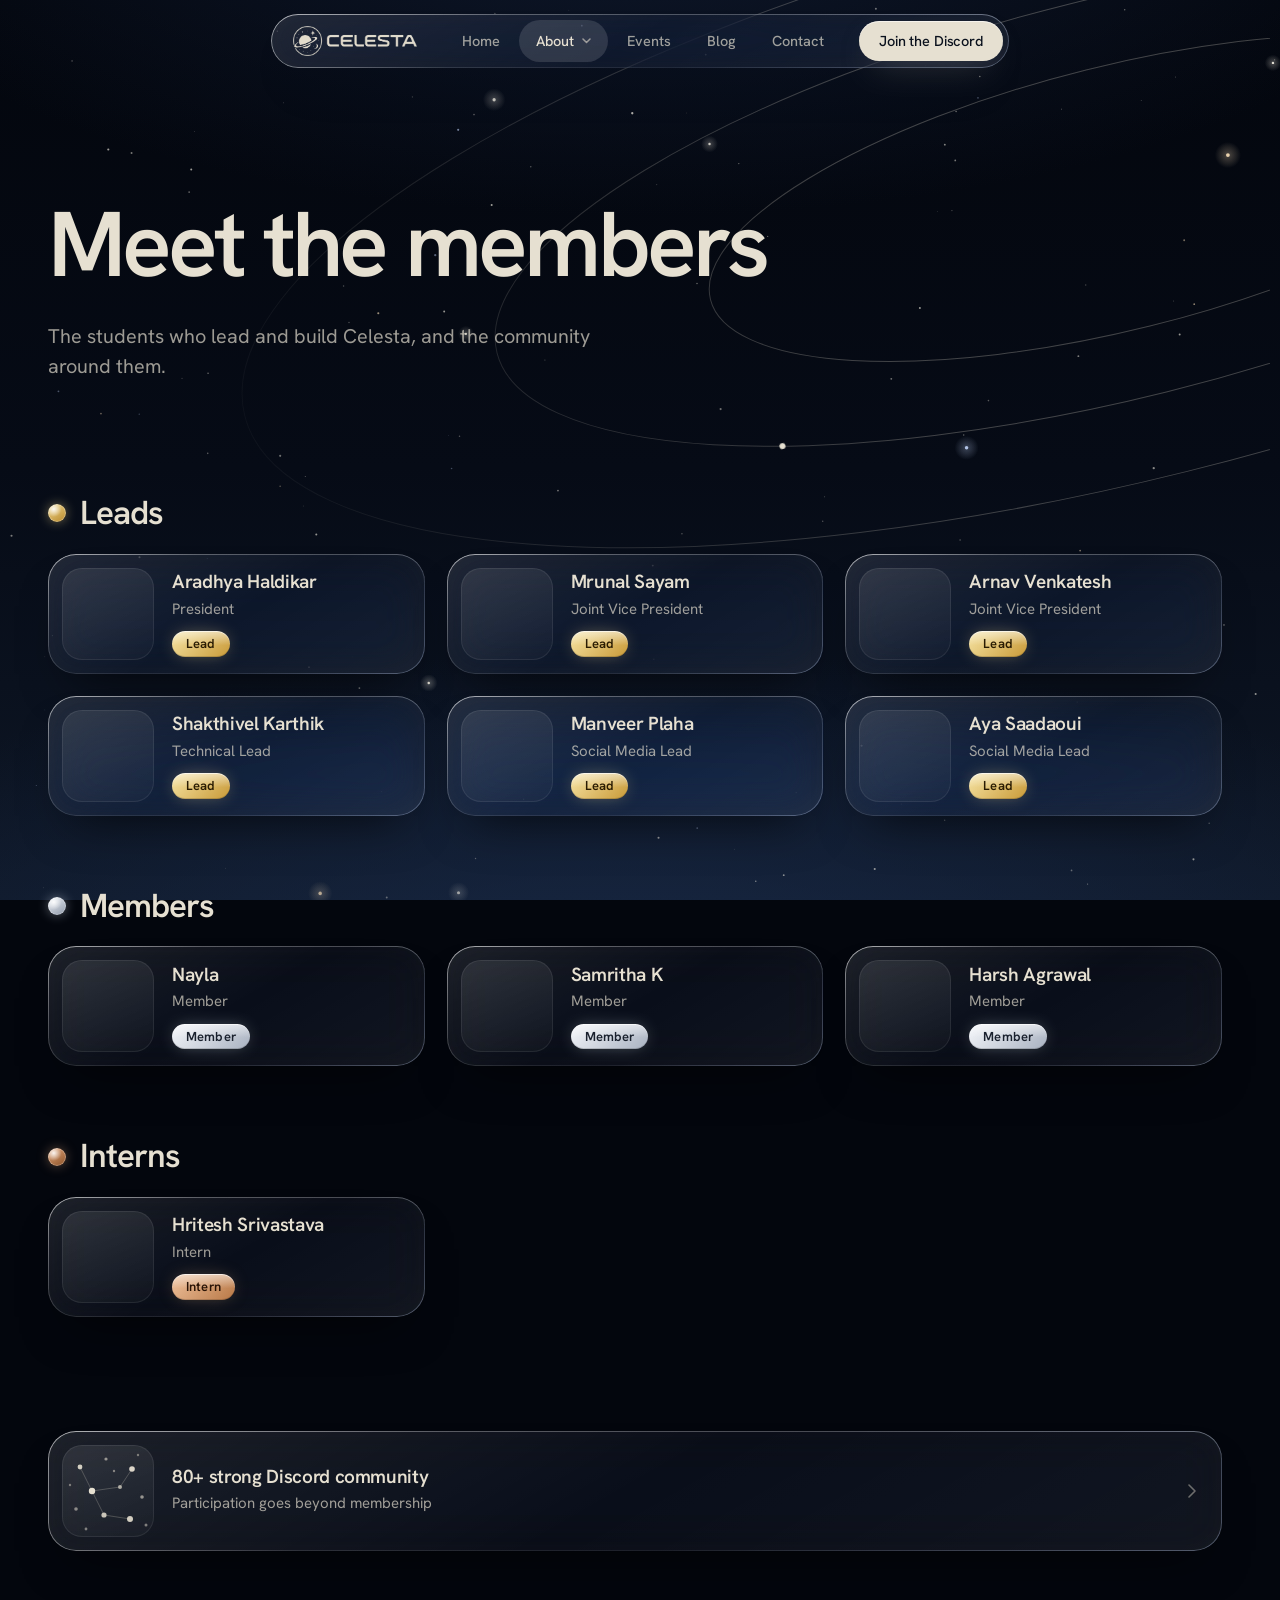
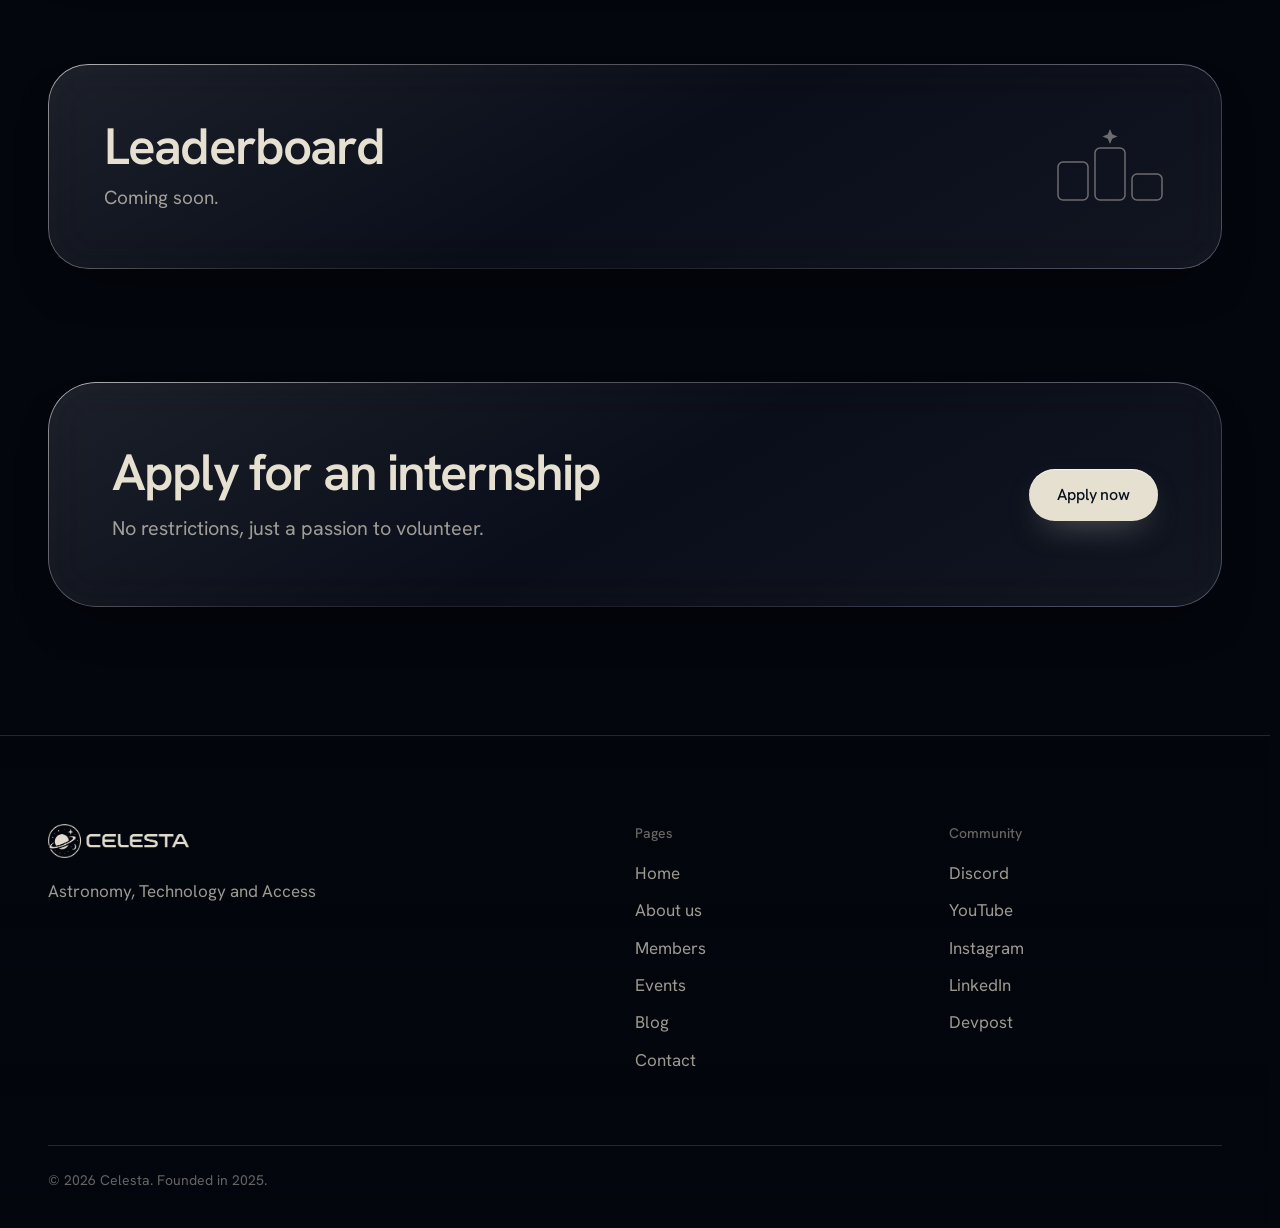
==== members.html @ c92fde49 "Added files" ====
<!DOCTYPE html>
<html lang="en">
<head>
  <meta charset="utf-8">
  <meta name="viewport" content="width=device-width, initial-scale=1, viewport-fit=cover">

  <title>Members | Celesta</title>
  <meta name="description" content="The students who lead and build Celesta: leads, members and interns, plus a Discord community of 80+ where participation goes beyond membership.">
  <meta name="theme-color" content="#03060d">

  <link rel="icon" href="favicon.ico" sizes="any">
  <link rel="icon" type="image/png" sizes="32x32" href="assets/img/favicon-32.png">
  <link rel="apple-touch-icon" href="assets/img/apple-touch-icon.png">

  <!-- Link previews: see the note about the full image address in index.html -->
  <meta property="og:type" content="website">
  <meta property="og:site_name" content="Celesta">
  <meta property="og:title" content="Members | Celesta">
  <meta property="og:description" content="The students who lead and build Celesta, and the community around them.">
  <meta property="og:image" content="assets/img/og-image.png">
  <meta name="twitter:card" content="summary_large_image">

  <link rel="stylesheet" href="assets/css/style.css">
  <script src="assets/js/site.js" defer></script>
</head>

<body data-page="members">
  <a class="skip" href="#main">Skip to content</a>

  <!-- Navigation. Built by assets/js/site.js. -->
  <header data-layout="header"></header>

  <main id="main">

    <!-- ===== PAGE HEADER ================================================ -->
    <section class="page-head">
      <!-- Orbit lines, decorative only -->
      <svg class="orbits" viewBox="-1100 -520 2200 1040" width="2200" height="1040" aria-hidden="true" focusable="false">
        <defs>
          <radialGradient id="orbit-fade" cx="0" cy="0" r="1000" gradientUnits="userSpaceOnUse">
            <stop offset="0.28" stop-color="#e6e0d1" stop-opacity=".27"/>
            <stop offset="1" stop-color="#e6e0d1" stop-opacity="0"/>
          </radialGradient>
        </defs>
        <g transform="rotate(-14)">
          <ellipse rx="420" ry="132" pathLength="1"/>
          <ellipse rx="640" ry="200" pathLength="1"/>
          <ellipse rx="900" ry="282" pathLength="1"/>
          <circle r="3" fill="#e6e0d1">
            <animateMotion dur="120s" begin="-45s" repeatCount="indefinite" path="M640 0 A640 200 0 1 1 -640 0 A640 200 0 1 1 640 0"/>
          </circle>
        </g>
      </svg>

      <div class="wrap">
        <h1>Meet the members</h1>
        <p class="lead">The students who lead and build Celesta, and the community around them.</p>
      </div>
    </section>


    <!-- ===== PEOPLE ===================================================== -->
    <!-- Each person is one card, three to a row. Clicking a card opens a pop-up.
         To add a person, copy one <article> block into the right group and change the name and title.
         Photo: put <img src="assets/img/members/name.jpg" alt="Full name"> inside the square .avatar box
         (and delete aria-hidden="true" on that box).
         Short introduction (optional): add <p>Text</p> inside the [data-modal-more] block, after the badge.
         Badges: badge--gold is for Lead, badge--silver for Member, badge--bronze for Intern. -->
    <section class="listing">
      <div class="wrap">

        <div class="tier-block">
          <h2 class="tier tier--gold"><i class="medal"></i>Leads</h2>
          <div class="card-grid card-grid--3">
          <article class="member glass spot" data-modal="member" data-cursor-area>
            <div class="avatar" data-modal-media aria-hidden="true"><!-- Square photo goes here --></div>
            <div class="m-text">
              <h3 class="m-name"><button class="card-open" type="button" data-modal-title>Aradhya Haldikar</button></h3>
              <p class="m-title" data-modal-kind>President</p>
              <span class="badge badge--gold">Lead</span>
            </div>
            <div data-modal-more hidden>
              <span class="badge badge--gold">Lead</span>
            </div>
          </article>
          <article class="member glass spot" data-modal="member" data-cursor-area>
            <div class="avatar" data-modal-media aria-hidden="true"><!-- Square photo goes here --></div>
            <div class="m-text">
              <h3 class="m-name"><button class="card-open" type="button" data-modal-title>Mrunal Sayam</button></h3>
              <p class="m-title" data-modal-kind>Joint Vice President</p>
              <span class="badge badge--gold">Lead</span>
            </div>
            <div data-modal-more hidden>
              <span class="badge badge--gold">Lead</span>
            </div>
          </article>
          <article class="member glass spot" data-modal="member" data-cursor-area>
            <div class="avatar" data-modal-media aria-hidden="true"><!-- Square photo goes here --></div>
            <div class="m-text">
              <h3 class="m-name"><button class="card-open" type="button" data-modal-title>Arnav Venkatesh</button></h3>
              <p class="m-title" data-modal-kind>Joint Vice President</p>
              <span class="badge badge--gold">Lead</span>
            </div>
            <div data-modal-more hidden>
              <span class="badge badge--gold">Lead</span>
            </div>
          </article>
          <article class="member glass spot" data-modal="member" data-cursor-area>
            <div class="avatar" data-modal-media aria-hidden="true"><!-- Square photo goes here --></div>
            <div class="m-text">
              <h3 class="m-name"><button class="card-open" type="button" data-modal-title>Shakthivel Karthik</button></h3>
              <p class="m-title" data-modal-kind>Technical Lead</p>
              <span class="badge badge--gold">Lead</span>
            </div>
            <div data-modal-more hidden>
              <span class="badge badge--gold">Lead</span>
            </div>
          </article>
          <article class="member glass spot" data-modal="member" data-cursor-area>
            <div class="avatar" data-modal-media aria-hidden="true"><!-- Square photo goes here --></div>
            <div class="m-text">
              <h3 class="m-name"><button class="card-open" type="button" data-modal-title>Manveer Plaha</button></h3>
              <p class="m-title" data-modal-kind>Social Media Lead</p>
              <span class="badge badge--gold">Lead</span>
            </div>
            <div data-modal-more hidden>
              <span class="badge badge--gold">Lead</span>
            </div>
          </article>
          <article class="member glass spot" data-modal="member" data-cursor-area>
            <div class="avatar" data-modal-media aria-hidden="true"><!-- Square photo goes here --></div>
            <div class="m-text">
              <h3 class="m-name"><button class="card-open" type="button" data-modal-title>Aya Saadaoui</button></h3>
              <p class="m-title" data-modal-kind>Social Media Lead</p>
              <span class="badge badge--gold">Lead</span>
            </div>
            <div data-modal-more hidden>
              <span class="badge badge--gold">Lead</span>
            </div>
          </article>
          </div>
        </div>

        <div class="tier-block">
          <h2 class="tier tier--silver"><i class="medal"></i>Members</h2>
          <div class="card-grid card-grid--3">
          <article class="member glass spot" data-modal="member" data-cursor-area>
            <div class="avatar" data-modal-media aria-hidden="true"><!-- Square photo goes here --></div>
            <div class="m-text">
              <h3 class="m-name"><button class="card-open" type="button" data-modal-title>Nayla</button></h3>
              <p class="m-title" data-modal-kind>Member</p>
              <span class="badge badge--silver">Member</span>
            </div>
            <div data-modal-more hidden>
              <span class="badge badge--silver">Member</span>
            </div>
          </article>
          <article class="member glass spot" data-modal="member" data-cursor-area>
            <div class="avatar" data-modal-media aria-hidden="true"><!-- Square photo goes here --></div>
            <div class="m-text">
              <h3 class="m-name"><button class="card-open" type="button" data-modal-title>Samritha K</button></h3>
              <p class="m-title" data-modal-kind>Member</p>
              <span class="badge badge--silver">Member</span>
            </div>
            <div data-modal-more hidden>
              <span class="badge badge--silver">Member</span>
            </div>
          </article>
          <article class="member glass spot" data-modal="member" data-cursor-area>
            <div class="avatar" data-modal-media aria-hidden="true"><!-- Square photo goes here --></div>
            <div class="m-text">
              <h3 class="m-name"><button class="card-open" type="button" data-modal-title>Harsh Agrawal</button></h3>
              <p class="m-title" data-modal-kind>Member</p>
              <span class="badge badge--silver">Member</span>
            </div>
            <div data-modal-more hidden>
              <span class="badge badge--silver">Member</span>
            </div>
          </article>
          </div>
        </div>

        <div class="tier-block">
          <h2 class="tier tier--bronze"><i class="medal"></i>Interns</h2>
          <div class="card-grid card-grid--3">
          <article class="member glass spot" data-modal="member" data-cursor-area>
            <div class="avatar" data-modal-media aria-hidden="true"><!-- Square photo goes here --></div>
            <div class="m-text">
              <h3 class="m-name"><button class="card-open" type="button" data-modal-title>Hritesh Srivastava</button></h3>
              <p class="m-title" data-modal-kind>Intern</p>
              <span class="badge badge--bronze">Intern</span>
            </div>
            <div data-modal-more hidden>
              <span class="badge badge--bronze">Intern</span>
            </div>
          </article>
          </div>
        </div>

      </div>
    </section>


    <!-- ===== DISCORD COMMUNITY ========================================== -->
    <!-- The whole card is a link. The address is set in assets/js/site.js (links.discord). -->
    <section class="listing">
      <div class="wrap">
        <div class="card-grid card-grid--3">
          <a class="member member--wide glass spot" data-link="discord" href="#" data-cursor-area>
            <div class="avatar" aria-hidden="true">
              <svg viewBox="0 0 92 92" fill="none">
                <g stroke="rgba(230,224,209,.24)" stroke-width="1">
                  <line x1="30" y1="46" x2="18" y2="22"/><line x1="30" y1="46" x2="58" y2="42"/>
                  <line x1="58" y1="42" x2="70" y2="24"/><line x1="30" y1="46" x2="42" y2="70"/>
                  <line x1="42" y1="70" x2="68" y2="74"/>
                </g>
                <g fill="#e6e0d1">
                  <circle cx="18" cy="22" r="2.4" fill-opacity=".9"/><circle cx="44" cy="14" r="1.6" fill-opacity=".6"/>
                  <circle cx="70" cy="24" r="2.8" fill-opacity=".95"/><circle cx="30" cy="46" r="3.2"/>
                  <circle cx="58" cy="42" r="2" fill-opacity=".7"/><circle cx="80" cy="52" r="1.8" fill-opacity=".6"/>
                  <circle cx="14" cy="64" r="1.8" fill-opacity=".55"/><circle cx="42" cy="70" r="2.6" fill-opacity=".85"/>
                  <circle cx="68" cy="74" r="3" fill-opacity=".9"/><circle cx="24" cy="84" r="1.4" fill-opacity=".5"/>
                  <circle cx="84" cy="80" r="1.5" fill-opacity=".5"/><circle cx="52" cy="26" r="1.2" fill-opacity=".5"/>
                  <circle cx="8" cy="40" r="1.2" fill-opacity=".45"/><circle cx="76" cy="10" r="1.2" fill-opacity=".45"/>
                </g>
              </svg>
            </div>
            <div class="m-text">
              <h3 class="m-name">80+ strong Discord community</h3>
              <p class="m-title">Participation goes beyond membership</p>
            </div>
            <svg class="chev" viewBox="0 0 8 14" fill="none" aria-hidden="true"><path d="M1 1l6 6-6 6" stroke="currentColor" stroke-width="1.6" stroke-linecap="round" stroke-linejoin="round"/></svg>
          </a>
        </div>
      </div>
    </section>


    <!-- ===== LEADERBOARD ================================================ -->
    <section class="listing">
      <div class="wrap">
        <div class="soon glass">
          <div>
            <h2>Leaderboard</h2>
            <p>Coming soon.</p>
          </div>
          <svg viewBox="0 0 112 76" fill="none" stroke="currentColor" stroke-width="1.5" aria-hidden="true">
            <rect x="4" y="34" width="30" height="38" rx="5"/>
            <rect x="41" y="20" width="30" height="52" rx="5"/>
            <rect x="78" y="46" width="30" height="26" rx="5"/>
            <path d="M56 1l2.2 5.3L63.5 8.5l-5.3 2.2L56 16l-2.2-5.3L48.5 8.5l5.3-2.2z" fill="currentColor" stroke="none"/>
          </svg>
        </div>
      </div>
    </section>


    <!-- ===== APPLY ====================================================== -->
    <!-- The button opens the form set in assets/js/site.js (links.internship). -->
    <section class="listing listing--last">
      <div class="wrap">
        <div class="cta glass spot">
          <div>
            <h2>Apply for an internship</h2>
            <p class="lead">No restrictions, just a passion to volunteer.</p>
          </div>
          <a class="btn btn-primary" data-link="internship" href="#">Apply now</a>
        </div>
      </div>
    </section>

  </main>

  <!-- Footer. Built by assets/js/site.js. -->
  <footer data-layout="footer"></footer>
</body>
</html>
---- assets/css/style.css ----
/* ==========================================================================
   CELESTA | shared stylesheet (every page uses this file)

   1.  Fonts
   2.  Tokens (colours, sizes) .......... change the look of the whole site here
   3.  Base
   4.  Sky (background)
   5.  Layout helpers and type
   6.  Glass, buttons
   7.  Navigation
   8.  Home: hero
   9.  Home: statement, work index, CelestaGPT, community
   9b. Inner pages: shared by About, Events and Contact
   9c. Cards, pop-ups, blog, members and the 404 page
   10. Footer
   11. Cursor
   12. Responsive
   13. Reduced motion
   ========================================================================== */


/* 1. Fonts ---------------------------------------------------------------- */

@font-face {
  font-family: "Hanken Grotesk";
  src: url("../fonts/hanken-grotesk-variable.woff2") format("woff2");
  font-weight: 100 900;
  font-style: normal;
  font-display: swap;
}


/* 2. Tokens --------------------------------------------------------------- */

:root {
  /* Colour. Cream and navy are sampled from the Celesta logo. */
  --zenith: #03060d;                    /* top of the sky */
  --horizon: #0e1726;                   /* bottom of the sky */
  --cream: #e6e0d1;                     /* text, primary button */
  --cream-dim: rgba(230, 224, 209, .68);
  --cream-faint: rgba(230, 224, 209, .44);
  --rule: rgba(230, 224, 209, .15);     /* hairlines */
  --star-cool: #b9cbef;

  /* Type */
  --font: "Hanken Grotesk", "Helvetica Neue", Arial, system-ui, sans-serif;

  /* Layout */
  --wrap: 1180px;
  --gutter: clamp(20px, 4vw, 48px);

  /* Motion */
  --ease: cubic-bezier(.2, .8, .2, 1);
  --ease-out: cubic-bezier(.16, 1, .3, 1);
}


/* 3. Base ----------------------------------------------------------------- */

*, *::before, *::after { box-sizing: border-box; }

html {
  background: var(--zenith);
  color-scheme: dark;
  -webkit-text-size-adjust: 100%;
  scroll-behavior: smooth;
  scrollbar-width: thin;
  scrollbar-color: rgba(230, 224, 209, .28) transparent;
  scrollbar-gutter: stable;
}

body {
  margin: 0;
  min-height: 100vh;
  background: transparent;
  color: var(--cream);
  font: 400 17px/1.55 var(--font);
  -webkit-font-smoothing: antialiased;
  -moz-osx-font-smoothing: grayscale;
  text-rendering: optimizeLegibility;
}

img, svg { display: block; max-width: 100%; }
a { color: inherit; }
[hidden] { display: none !important; }
::selection { background: var(--cream); color: var(--zenith); }

:focus-visible {
  outline: 2px solid var(--cream);
  outline-offset: 3px;
}

.sr-only {
  position: absolute; width: 1px; height: 1px; margin: -1px; padding: 0;
  overflow: hidden; clip: rect(0 0 0 0); white-space: nowrap; border: 0;
}

.skip {
  position: fixed; top: 12px; left: 12px; z-index: 100;
  padding: 10px 16px; border-radius: 999px;
  background: var(--cream); color: var(--zenith);
  font-size: 14px; font-weight: 500; text-decoration: none;
  transform: translateY(-200%);
}
.skip:focus { transform: none; }


/* 4. Sky ------------------------------------------------------------------ */
/* One continuous night sky sits behind every page. The stars are drawn on a
   canvas by site.js; this is the gradient they sit on. */

body::before {
  content: "";
  position: fixed; inset: 0; z-index: -2;
  pointer-events: none;
  background:
    radial-gradient(120% 62% at 50% 112%, rgba(26, 44, 76, .85), transparent 64%),
    radial-gradient(90% 50% at 50% -12%, rgba(18, 30, 54, .8), transparent 72%),
    linear-gradient(180deg, var(--zenith) 0%, #060b16 52%, var(--horizon) 100%);
}

.sky {
  position: fixed; inset: 0; z-index: -1;
  width: 100%; height: 100%;
  pointer-events: none;
}


/* 5. Layout helpers and type --------------------------------------------- */

.wrap {
  width: min(var(--wrap), 100% - var(--gutter) * 2);
  margin-inline: auto;
}

h1, h2, h3 { margin: 0; font-weight: 600; text-wrap: balance; }

h2 {
  font-size: clamp(34px, 5.2vw, 68px);
  line-height: 1.03;
  letter-spacing: -.038em;
}

.lead {
  margin: 0;
  max-width: 34em;
  font-size: clamp(18px, 1.55vw, 21px);
  line-height: 1.5;
  color: var(--cream-dim);
  text-wrap: pretty;
}


/* 6. Glass and buttons ---------------------------------------------------- */
/* Liquid glass: a translucent fill, a blurred view of the sky behind it, a
   bright rim that fades around the edge, and a soft light that follows the
   pointer. Add class "glass" to anything; add "spot" to enable the pointer light. */

.glass {
  position: relative;
  isolation: isolate;
  background: linear-gradient(150deg, rgba(255, 255, 255, .105), rgba(255, 255, 255, .035) 50%, rgba(255, 255, 255, .065));
  -webkit-backdrop-filter: blur(22px) saturate(165%);
          backdrop-filter: blur(22px) saturate(165%);
  box-shadow:
    inset 0 1px 0 rgba(255, 255, 255, .24),
    inset 0 -1px 0 rgba(255, 255, 255, .05),
    inset 0 0 26px rgba(255, 255, 255, .025),
    0 26px 50px -26px rgba(0, 0, 0, .7);
}

@supports ((-webkit-mask-composite: xor) or (mask-composite: exclude)) {
  .glass::before {
    content: "";
    position: absolute; inset: 0; z-index: -1;
    border-radius: inherit;
    padding: 1px;
    background: linear-gradient(140deg, rgba(255, 255, 255, .55), rgba(255, 255, 255, .08) 30%, rgba(255, 255, 255, .02) 58%, rgba(185, 203, 239, .34));
    -webkit-mask: linear-gradient(#000 0 0) content-box, linear-gradient(#000 0 0);
    -webkit-mask-composite: xor;
            mask: linear-gradient(#000 0 0) content-box exclude, linear-gradient(#000 0 0);
    pointer-events: none;
  }
}

.glass.spot::after {
  content: "";
  position: absolute; inset: 0; z-index: -1;
  border-radius: inherit;
  background: radial-gradient(380px circle at var(--mx, 50%) var(--my, 0%), rgba(255, 255, 255, .11), transparent 62%);
  opacity: 0;
  transition: opacity .5s var(--ease);
  pointer-events: none;
}
.glass.spot:hover::after { opacity: 1; }

.btn {
  --h: 52px;
  position: relative;
  display: inline-flex; align-items: center; justify-content: center;
  height: var(--h);
  padding: 0 28px;
  border: 0; border-radius: 999px;
  font: 500 16px/1 var(--font);
  letter-spacing: -.01em;
  color: var(--cream);
  text-decoration: none; white-space: nowrap;
  cursor: pointer;
  transition: background-color .35s var(--ease), color .35s var(--ease), box-shadow .35s var(--ease), translate .5s var(--ease-out);
}
.btn-sm { --h: 40px; padding: 0 20px; font-size: 14.5px; }

.btn-primary {
  background: var(--cream);
  color: #0a111d;
  box-shadow: inset 0 1px 0 rgba(255, 255, 255, .6), 0 14px 34px -16px rgba(230, 224, 209, .5);
}
.btn-primary:hover { background: #f4efe1; }

.btn-glass:hover { background-color: rgba(255, 255, 255, .06); }


/* 7. Navigation ----------------------------------------------------------- */

.site-header {
  position: fixed; z-index: 60;
  top: max(14px, env(safe-area-inset-top));
  left: 0; right: 0;
  display: flex; justify-content: center;
  padding-inline: 14px;
  pointer-events: none;
  animation: nav-in 1s var(--ease-out) .1s backwards;
}
@keyframes nav-in { from { opacity: 0; transform: translateY(-10px); } }

.nav {
  display: flex; align-items: center; gap: 10px;
  max-width: 100%;
  padding: 6px 6px 6px 22px;
  border-radius: 999px;
  pointer-events: auto;
  transition: background-color .4s var(--ease);
}
.site-header.is-scrolled .nav { background-color: rgba(8, 14, 26, .62); }

.nav-brand { display: flex; align-items: center; margin-right: 18px; border-radius: 8px; }
.nav-brand img { height: 30px; width: auto; }

.nav-links { display: flex; gap: 2px; margin: 0; padding: 0; list-style: none; }
.nav-links a {
  display: block;
  padding: 10px 17px;
  border-radius: 999px;
  font-size: 14.5px; font-weight: 500;
  color: var(--cream-dim);
  text-decoration: none;
  transition: color .3s var(--ease), background-color .3s var(--ease), translate .5s var(--ease-out);
}
.nav-links a:hover { color: var(--cream); background: rgba(255, 255, 255, .08); }
.nav-links a[aria-current="page"] { color: var(--cream); background: rgba(255, 255, 255, .13); }

/* Dropdown: opens on hover or when a link inside it has keyboard focus. */
.nav-links > li { position: relative; display: flex; }
.nav-links .has-sub > a { display: inline-flex; align-items: center; gap: 8px; }
.nav-links .has-sub > a svg { width: 9px; height: 6px; opacity: .6; transition: transform .35s var(--ease-out); }
.nav-links .has-sub:hover > a svg, .nav-links .has-sub:focus-within > a svg { transform: rotate(180deg); }
.nav-links li.is-current > a { color: var(--cream); background: rgba(255, 255, 255, .13); }
.has-sub::after { content: ""; position: absolute; left: -8px; right: -8px; top: 100%; height: 18px; }

.subnav {
  position: absolute; top: calc(100% + 14px); left: 50%;
  min-width: 190px;
  margin: 0; padding: 8px; list-style: none;
  border-radius: 24px;
  background-color: rgba(9, 15, 28, .86);
  opacity: 0; visibility: hidden; pointer-events: none;
  translate: -50% 8px;
  transition: opacity .25s var(--ease), translate .4s var(--ease-out), visibility 0s linear .4s;
}
.has-sub:hover > .subnav, .has-sub:focus-within > .subnav {
  opacity: 1; visibility: visible; pointer-events: auto;
  translate: -50% 0;
  transition-delay: 0s;
}
.subnav a {
  display: block;
  padding: 11px 16px;
  border-radius: 17px;
  font-size: 14.5px; font-weight: 500;
  color: var(--cream-dim);
  text-decoration: none;
  transition: color .3s var(--ease), background-color .3s var(--ease);
}
.subnav a:hover { color: var(--cream); background: rgba(255, 255, 255, .09); }
.subnav a[aria-current="page"] { color: var(--cream); background: rgba(255, 255, 255, .13); }

.nav-cta { margin-left: 8px; }

.nav-toggle {
  display: none;
  position: relative;
  width: 42px; height: 42px;
  padding: 0; border: 0; border-radius: 50%;
  background: rgba(255, 255, 255, .09);
  cursor: pointer;
}
.nav-toggle i {
  position: absolute; left: 14px; right: 14px; height: 1.5px;
  border-radius: 2px; background: var(--cream);
  transition: transform .4s var(--ease-out), top .4s var(--ease-out);
}
.nav-toggle i:nth-of-type(1) { top: 17px; }
.nav-toggle i:nth-of-type(2) { top: 24px; }
.site-header[data-open="true"] .nav-toggle i:nth-of-type(1) { top: 20.5px; transform: rotate(45deg); }
.site-header[data-open="true"] .nav-toggle i:nth-of-type(2) { top: 20.5px; transform: rotate(-45deg); }

.nav-sheet {
  position: absolute;
  top: calc(100% + 10px); left: 14px; right: 14px;
  padding: 10px;
  border-radius: 30px;
  background-color: rgba(8, 14, 26, .6);
  opacity: 0; visibility: hidden;
  transform: translateY(-8px) scale(.98);
  transform-origin: top center;
  transition: opacity .35s var(--ease), transform .45s var(--ease-out), visibility 0s linear .45s;
}
.site-header[data-open="true"] .nav-sheet {
  opacity: 1; visibility: visible; transform: none;
  transition-delay: 0s;
}
.nav-sheet ul { margin: 0; padding: 0; list-style: none; }
.nav-sheet a {
  display: block;
  padding: 16px 18px;
  border-radius: 22px;
  font-size: 22px; font-weight: 600; letter-spacing: -.02em;
  text-decoration: none;
}
.nav-sheet a[aria-current="page"] { background: rgba(255, 255, 255, .1); }
.nav-sheet .btn { width: 100%; margin-top: 8px; }


/* 8. Home: hero ----------------------------------------------------------- */

.hero {
  position: relative;
  display: flex; align-items: center; justify-content: center;
  min-height: 100vh; min-height: 100svh;
  padding: clamp(124px, 17vh, 176px) 0 clamp(84px, 13vh, 136px);
  text-align: center;
  overflow-x: clip;
}

.hero-inner {
  position: relative; z-index: 1;
  display: flex; flex-direction: column; align-items: center;
  width: min(var(--wrap), 100% - var(--gutter) * 2);
}

/* The emblem is the centre of the orbits drawn behind the headline. */
.emblem {
  position: relative;
  width: 116px; aspect-ratio: 1;
  margin-bottom: clamp(30px, 5.5vh, 52px);
}
.emblem::before {
  content: "";
  position: absolute; inset: -80%;
  background: radial-gradient(closest-side, rgba(185, 203, 239, .15), rgba(185, 203, 239, 0));
  pointer-events: none;
}
.emblem-disc {
  position: absolute; inset: 3px;
  border-radius: 50%;
  box-shadow: inset 0 1px 0 rgba(255, 255, 255, .22), inset 0 0 28px rgba(255, 255, 255, .03);
}
.emblem img { position: relative; width: 100%; height: 100%; object-fit: contain; }

.orbits {
  position: absolute; left: 50%; top: 50%;
  width: 2200px; height: 1040px; max-width: none;
  translate: -50% -50%;
  pointer-events: none;
  overflow: visible;
}
.orbits ellipse {
  fill: none;
  stroke: url(#orbit-fade);
  stroke-width: 1;
  stroke-dasharray: 1;
  stroke-dashoffset: 1;
  animation: trace 2.8s var(--ease-out) forwards;
}
.orbits ellipse:nth-of-type(1) { animation-delay: .25s; }
.orbits ellipse:nth-of-type(2) { animation-delay: .5s; }
.orbits ellipse:nth-of-type(3) { animation-delay: .75s; }
.orbits ellipse:nth-of-type(4) { animation-delay: 1s; }
.orbits circle { opacity: 0; animation: appear 1.6s ease 2s forwards; }
@keyframes trace { to { stroke-dashoffset: 0; } }
@keyframes appear { to { opacity: 1; } }

.hero h1 {
  max-width: 10.2em;
  font-size: clamp(52px, 8.2vw, 104px);
  line-height: .98;
  letter-spacing: -.045em;
}
.hero h1 .wide { display: inline; }
.hero .lead { margin-top: clamp(22px, 3.4vh, 32px); max-width: 31em; }
.hero .actions {
  display: flex; flex-wrap: wrap; justify-content: center; gap: 12px;
  margin-top: clamp(28px, 4.4vh, 40px);
}

/* Page-load sequence: orbits trace themselves, then the words arrive. */
.hero .emblem, .hero h1, .hero .lead, .hero .actions { animation: arrive 1.3s var(--ease-out) backwards; }
.hero .emblem  { animation-delay: .1s; }
.hero h1       { animation-delay: .3s; }
.hero .lead    { animation-delay: .5s; }
.hero .actions { animation-delay: .68s; }
@keyframes arrive { from { opacity: 0; transform: translateY(16px); } }


/* 9. Home: statement, work index, CelestaGPT, community ------------------- */

.statement { padding: clamp(96px, 15vw, 200px) 0 clamp(56px, 8vw, 104px); }
.scrub {
  margin: 0;
  max-width: 19.5em;
  font-size: clamp(28px, 4.4vw, 58px);
  line-height: 1.12;
  letter-spacing: -.032em;
  font-weight: 600;
  text-wrap: pretty;
}
.scrub .w { opacity: .2; }

.work { padding: clamp(40px, 7vw, 88px) 0 clamp(72px, 10vw, 136px); }
.work-head { max-width: 40rem; margin-bottom: clamp(36px, 5.5vw, 68px); }
.work-head .lead { margin-top: 20px; }

.index { margin: 0; padding: 0; list-style: none; border-top: 1px solid var(--rule); }
.index li {
  display: grid;
  grid-template-columns: minmax(0, 1.15fr) minmax(0, 1fr);
  gap: clamp(10px, 3vw, 48px);
  align-items: baseline;
  padding: clamp(22px, 3.2vw, 38px) 0;
  border-bottom: 1px solid var(--rule);
}
.index h3 {
  font-size: clamp(32px, 5.4vw, 68px);
  line-height: 1;
  letter-spacing: -.04em;
}
.index p { margin: 0; max-width: 33ch; color: var(--cream-dim); text-wrap: pretty; }

.gpt { padding: clamp(16px, 3vw, 40px) 0 clamp(72px, 10vw, 136px); }
.panel {
  display: grid;
  grid-template-columns: minmax(0, 1.05fr) minmax(0, .95fr);
  gap: clamp(32px, 6vw, 88px);
  padding: clamp(28px, 5.4vw, 72px);
  border-radius: clamp(30px, 4.4vw, 48px);
}
.panel-copy { display: flex; flex-direction: column; align-items: flex-start; }
.panel-copy .lead { margin-top: 22px; }
.panel-copy .btn { margin-top: 32px; }
.constellation {
  width: min(100%, 440px); height: auto;
  margin-top: auto; padding-top: 48px;
  overflow: visible;
}
.constellation line { stroke: rgba(230, 224, 209, .26); stroke-width: 1; }
.constellation .halo { fill: rgba(185, 203, 239, .1); }
.constellation .dot { fill: var(--cream); }
.constellation .dust { fill: var(--cream-faint); }

.uses { margin: 0; padding: 0; list-style: none; align-self: center; }
.uses-title { margin: 0 0 6px; font-size: 15px; font-weight: 500; color: var(--cream-faint); }
.uses li {
  display: flex; align-items: center; gap: 16px;
  padding: 17px 0;
  border-top: 1px solid var(--rule);
  font-size: clamp(17px, 1.6vw, 20px); font-weight: 500; letter-spacing: -.012em;
}
.uses li::before {
  content: "";
  flex: none;
  width: 9px; height: 9px;
  border: 1.5px solid var(--cream-faint);
  border-radius: 50%;
}
.uses-wrap { align-self: center; }
.uses-wrap .uses { border-bottom: 1px solid var(--rule); }

.community { padding: clamp(16px, 3vw, 40px) 0 clamp(96px, 12vw, 168px); }
.community-grid {
  display: grid;
  grid-template-columns: minmax(0, 1fr) minmax(0, 1fr);
  gap: clamp(36px, 7vw, 104px);
  align-items: center;
}
.community-grid .lead { margin-top: 22px; }
.community-grid .btn { margin-top: 32px; }

.rows { margin: 0; padding: 8px; list-style: none; border-radius: 34px; }
.rows li:not([hidden]) ~ li:not([hidden]) { border-top: 1px solid var(--rule); }
.rows a {
  display: flex; align-items: center; justify-content: space-between; gap: 16px;
  padding: 21px 24px;
  border-radius: 26px;
  text-decoration: none;
}
.rows .r-name { font-size: 19px; font-weight: 600; letter-spacing: -.015em; }
.rows .r-meta { margin-left: auto; font-size: 15px; color: var(--cream-dim); text-align: right; }
.rows svg { flex: none; width: 8px; height: 14px; color: var(--cream-faint); }


/* 9b. Inner pages (About, Events, Contact) -------------------------------- */

.page-head {
  position: relative;
  padding: clamp(148px, 22vh, 224px) 0 clamp(48px, 7vw, 96px);
  overflow-x: clip;
}
.page-head .wrap { position: relative; z-index: 1; }
.page-head h1 {
  max-width: 11.5em;
  font-size: clamp(44px, 7.2vw, 92px);
  line-height: 1;
  letter-spacing: -.043em;
}
.page-head .lead { margin-top: clamp(22px, 3vw, 32px); max-width: 30em; }
.page-head .orbits { left: 88%; top: 42%; }
.page-head h1, .page-head .lead { animation: arrive 1.2s var(--ease-out) backwards; }
.page-head .lead { animation-delay: .15s; }
.page-head + .statement { padding-top: clamp(24px, 5vw, 72px); }

/* Heading on the left, content on the right. Used for story rows and the team. */
.split {
  display: grid;
  grid-template-columns: minmax(0, 1fr) minmax(0, 1.3fr);
  gap: clamp(20px, 5vw, 88px);
  padding: clamp(36px, 5vw, 68px) 0;
  border-top: 1px solid var(--rule);
}
.split h2 { font-size: clamp(30px, 3.8vw, 52px); line-height: 1.04; letter-spacing: -.036em; }

.story { padding: clamp(16px, 3vw, 40px) 0 clamp(40px, 6vw, 88px); }
.story .split:last-child { border-bottom: 1px solid var(--rule); }

.prose p {
  margin: 0; max-width: 33em;
  font-size: clamp(17px, 1.45vw, 19.5px); line-height: 1.6;
  color: var(--cream-dim);
  text-wrap: pretty;
}
.prose p:first-child { color: var(--cream); }
.prose p + p { margin-top: 1.15em; }
.prose .btn { margin-top: 30px; }

/* People: grouped glass lists, like a settings screen. */
.team { padding: clamp(16px, 3vw, 40px) 0 clamp(88px, 11vw, 152px); }
.groups { display: grid; gap: 30px; align-content: start; }
.group-title { margin: 0 0 10px 8px; font-size: 15px; font-weight: 500; color: var(--cream-faint); }
.people { margin: 0; padding: 6px 8px; list-style: none; border-radius: 30px; }
.people li {
  display: flex; align-items: baseline; justify-content: space-between; gap: 20px;
  padding: 19px 20px;
}
.people li + li { border-top: 1px solid var(--rule); }
.people .name { font-size: clamp(19px, 1.8vw, 22px); font-weight: 600; letter-spacing: -.018em; }
.people .role { font-size: 16px; color: var(--cream-dim); text-align: right; }


/* 9c. Cards, pop-ups, blog, members and the 404 page ---------------------- */

/* A page section made of a heading and a grid of cards. */
.listing { padding: clamp(8px, 2vw, 24px) 0 clamp(48px, 7vw, 96px); }
.listing-head { margin-bottom: clamp(24px, 4vw, 44px); }
.listing-head h2 { font-size: clamp(30px, 3.8vw, 52px); line-height: 1.04; letter-spacing: -.036em; }
.listing-head .lead { margin-top: 16px; }
.listing--last { padding-bottom: clamp(72px, 10vw, 136px); }

.card-grid { display: grid; gap: clamp(14px, 2vw, 22px); }
.card-grid--2 { grid-template-columns: repeat(2, minmax(0, 1fr)); }
.card-grid--3 { grid-template-columns: repeat(3, minmax(0, 1fr)); }
.card-grid--4 { grid-template-columns: repeat(4, minmax(0, 1fr)); }

.card {
  position: relative;
  display: flex; flex-direction: column; gap: 22px;
  padding: 14px 14px 28px;
  border-radius: 32px;
}
.card-text { padding: 0 14px; }
.card-title {
  margin: 0;
  font-size: clamp(22px, 2.1vw, 28px);
  line-height: 1.15; letter-spacing: -.026em; font-weight: 600;
  text-wrap: balance;
}
.card-kind { margin: 8px 0 0; font-size: 14.5px; color: var(--cream-faint); }
.card-blurb { margin: 12px 0 0; font-size: 16.5px; line-height: 1.5; color: var(--cream-dim); text-wrap: pretty; }

/* The button or link inside a card stretches over the whole card, so the whole card is clickable. */
.card-open, .card-link {
  margin: 0; padding: 0; border: 0; background: none;
  color: inherit; font: inherit; letter-spacing: inherit; text-align: left; text-decoration: none;
  cursor: pointer;
}
.card-open::after, .card-link::after { content: ""; position: absolute; inset: 0; border-radius: 32px; }
.card-open:focus-visible, .card-link:focus-visible { outline: none; }
.card-open:focus-visible::after, .card-link:focus-visible::after { outline: 2px solid var(--cream); outline-offset: 3px; }

/* Picture space. Put an <img> inside to fill it, or leave it empty. */
.media {
  position: relative; overflow: hidden;
  aspect-ratio: 16 / 10;
  border-radius: 22px;
  background: linear-gradient(160deg, rgba(255, 255, 255, .07), rgba(255, 255, 255, .02));
  box-shadow: inset 0 0 0 1px rgba(255, 255, 255, .08);
}
.media > img { width: 100%; height: 100%; object-fit: cover; }
.media--graphic { display: grid; place-items: center; padding: clamp(18px, 3vw, 32px); }
.media--graphic > svg { display: block; width: 100%; height: auto; max-height: 100%; }
.media--graphic > .constellation { display: block; margin: 0; padding: 0; }

.card--compact { gap: 16px; padding: 10px 10px 22px; border-radius: 26px; }
.card--compact .media { aspect-ratio: 4 / 3; border-radius: 18px; }
.card--compact .card-text { padding: 0 10px; }
.card--compact .card-title { font-size: clamp(17px, 1.6vw, 20px); }
.card--compact .card-kind { margin-top: 6px; font-size: 13.5px; }

/* Blog */
.card-cta {
  display: inline-flex; align-items: center; gap: 9px;
  margin: auto 14px 0; padding-top: 2px;
  font-size: 15px; font-weight: 500; color: var(--cream-dim);
}
.card-cta svg { width: 7px; height: 12px; }
.blog-more { display: flex; justify-content: center; margin-top: clamp(32px, 5vw, 56px); }

/* Pop-up. Built by assets/js/site.js from any element marked data-modal. */
html.modal-open { overflow: hidden; }

.modal {
  position: fixed; inset: 0;
  width: 100%; height: 100%; max-width: none; max-height: none;
  margin: 0; padding: clamp(14px, 3vw, 40px);
  border: 0; background: transparent; color: var(--cream);
  overflow: hidden;
}
.modal[open] { display: grid; place-items: center; }
.modal::backdrop {
  background: rgba(2, 4, 10, .62);
  -webkit-backdrop-filter: blur(10px);
          backdrop-filter: blur(10px);
}
.modal[open]::backdrop { animation: modal-fade .35s ease; }
.modal.is-closing::backdrop { animation: modal-fade-out .23s ease forwards; }

.modal-panel {
  width: min(680px, 100%);
  overflow: hidden;
  border-radius: 38px;
  background-color: rgba(9, 15, 28, .82);
}
.modal[data-variant="member"] .modal-panel { width: min(440px, 100%); }
.modal[open] .modal-panel { animation: modal-in .5s var(--ease-out); }
.modal.is-closing .modal-panel { animation: modal-out .23s ease forwards; }
@keyframes modal-in { from { opacity: 0; transform: scale(.82); } }
@keyframes modal-out { to { opacity: 0; transform: scale(.94); } }
@keyframes modal-fade { from { opacity: 0; } }
@keyframes modal-fade-out { to { opacity: 0; } }

.modal-scroll {
  max-height: calc(100vh - 2 * clamp(14px, 3vw, 40px));
  overflow-y: auto; overscroll-behavior: contain;
  padding: 14px 14px 34px;
}
.modal-close {
  position: absolute; top: 24px; right: 24px; z-index: 3;
  display: grid; place-items: center;
  width: 44px; height: 44px; padding: 0;
  border: 0; border-radius: 50%;
  color: var(--cream);
  background: rgba(8, 12, 22, .58);
  -webkit-backdrop-filter: blur(12px);
          backdrop-filter: blur(12px);
  box-shadow: inset 0 0 0 1px rgba(255, 255, 255, .2);
  cursor: pointer;
  transition: background-color .3s var(--ease);
}
.modal-close:hover { background: rgba(8, 12, 22, .8); }
.modal-close svg { width: 14px; height: 14px; }

.modal-media { margin-bottom: 24px; }
.modal-media .media { aspect-ratio: 2.3 / 1; }
.modal-text { padding: 0 14px; }
.modal-kind { margin: 0 0 8px; font-size: 14.5px; color: var(--cream-faint); }
.modal-title { font-size: clamp(26px, 3.4vw, 40px); line-height: 1.08; letter-spacing: -.034em; }
.modal-body { margin-top: 18px; }
.modal-body p { margin: 0; font-size: 17px; line-height: 1.6; color: var(--cream-dim); text-wrap: pretty; }
.modal-body p:first-child { color: var(--cream); }
.modal-body p + p { margin-top: 1em; }
.modal-body .facts { margin-top: 22px; }
.modal-actions { display: flex; flex-wrap: wrap; gap: 12px; margin-top: 26px; }
.modal[data-variant="member"] .modal-media .avatar { width: 100%; border-radius: 28px; }
.modal[data-variant="member"] .modal-text { display: flex; flex-direction: column; }
.modal[data-variant="member"] .modal-title { order: 1; }
.modal[data-variant="member"] .modal-kind { order: 2; margin: 8px 0 0; font-size: 16px; color: var(--cream-dim); }
.modal[data-variant="member"] .modal-body { order: 3; margin-top: 16px; }
.modal[data-variant="member"] .modal-title { font-size: clamp(26px, 3vw, 34px); }

/* Members */
.tier-block + .tier-block { margin-top: clamp(40px, 6vw, 72px); }
.tier {
  display: flex; align-items: center; gap: 14px;
  margin: 0 0 22px;
  font-size: clamp(24px, 2.6vw, 34px); font-weight: 600; line-height: 1.1; letter-spacing: -.03em;
}
.tier .medal { width: 18px; height: 18px; }

.member {
  position: relative;
  display: flex; align-items: center; gap: 18px;
  min-height: 120px;
  padding: 14px 18px 14px 14px;
  border-radius: 28px;
  color: inherit; text-decoration: none;
}
.member .card-open::after { border-radius: 28px; }
.avatar {
  position: relative; flex: none; overflow: hidden;
  width: 92px; aspect-ratio: 1;
  border-radius: 20px;
  background: linear-gradient(160deg, rgba(255, 255, 255, .09), rgba(255, 255, 255, .025));
  box-shadow: inset 0 0 0 1px rgba(255, 255, 255, .08);
}
.avatar > img { width: 100%; height: 100%; object-fit: cover; }
.avatar > svg { display: block; width: 100%; height: 100%; }
.m-text { min-width: 0; }
.m-name { margin: 0; font-size: 19px; line-height: 1.2; letter-spacing: -.018em; font-weight: 600; text-wrap: balance; }
.m-title { margin: 4px 0 0; font-size: 15px; color: var(--cream-dim); }
.member .badge { margin-top: 10px; }
.member--wide { grid-column: 1 / -1; }
.member--wide .chev { flex: none; width: 8px; height: 14px; margin: 0 8px 0 auto; color: var(--cream-faint); }

.badge {
  display: inline-flex; align-items: center;
  padding: 5px 14px;
  border-radius: 999px;
  font-size: 13px; font-weight: 600; line-height: 1.2; letter-spacing: .01em;
  color: var(--badge-ink);
  background:
    linear-gradient(180deg, rgba(255, 255, 255, .5), rgba(255, 255, 255, 0) 55%),
    linear-gradient(135deg, var(--b1), var(--b2));
  box-shadow:
    inset 0 1px 0 rgba(255, 255, 255, .65),
    inset 0 -1px 0 rgba(0, 0, 0, .16),
    0 0 18px -4px var(--glow);
}
.medal {
  flex: none; display: inline-block;
  width: 13px; height: 13px; border-radius: 50%;
  background:
    radial-gradient(circle at 32% 28%, rgba(255, 255, 255, .9), rgba(255, 255, 255, 0) 44%),
    linear-gradient(145deg, var(--c1), var(--c2));
  box-shadow: inset 0 0 0 1px rgba(255, 255, 255, .3), 0 0 12px var(--glow);
}
.badge--gold, .tier--gold { --c1: #f2d98f; --c2: #b8892b; --glow: rgba(242, 217, 143, .45); }
.badge--silver, .tier--silver { --c1: #f0f3f8; --c2: #8d97a7; --glow: rgba(222, 230, 242, .4); }
.badge--bronze, .tier--bronze { --c1: #e6aa7e; --c2: #8a5127; --glow: rgba(230, 170, 126, .4); }
.badge--gold   { --b1: #f6e4a4; --b2: #c99a38; --badge-ink: #2a1c03; }
.badge--silver { --b1: #f4f6fa; --b2: #a9b2c1; --badge-ink: #1a212e; }
.badge--bronze { --b1: #f0c29d; --b2: #b87846; --badge-ink: #2a1406; }

/* Full-width panels: leaderboard and the call to apply */
.soon {
  display: flex; align-items: center; justify-content: space-between; gap: 24px;
  padding: clamp(28px, 5vw, 56px);
  border-radius: clamp(28px, 4vw, 40px);
}
.soon h2 { font-size: clamp(30px, 4vw, 54px); line-height: 1.04; letter-spacing: -.036em; }
.soon p { margin: 10px 0 0; font-size: clamp(17px, 1.5vw, 19px); color: var(--cream-dim); }
.soon svg { flex: none; width: clamp(72px, 9vw, 112px); height: auto; color: var(--cream-faint); }

.cta {
  display: flex; flex-wrap: wrap; align-items: center; justify-content: space-between;
  gap: 28px 48px;
  padding: clamp(28px, 5vw, 64px);
  border-radius: clamp(30px, 4.4vw, 48px);
}
.cta h2 { font-size: clamp(30px, 4vw, 54px); line-height: 1.04; letter-spacing: -.036em; }
.cta .lead { margin-top: 14px; }

/* 404 */
.notfound {
  display: flex; align-items: center;
  min-height: 100vh; min-height: 100svh;
  padding: 120px 0 80px;
}
.notfound .actions { display: flex; flex-wrap: wrap; gap: 12px; margin-top: 32px; }


/* 10. Footer -------------------------------------------------------------- */

.site-footer {
  border-top: 1px solid var(--rule);
  padding: clamp(48px, 7vw, 88px) 0 36px;
  background: linear-gradient(180deg, transparent, rgba(3, 6, 13, .5));
}
.footer-grid { display: grid; grid-template-columns: 1.5fr .75fr .75fr; gap: 40px; }
.footer-brand img { height: 34px; width: auto; }
.footer-brand p { margin: 20px 0 0; max-width: 30ch; color: var(--cream-dim); text-wrap: balance; }
.site-footer h2 { margin: 0 0 16px; font-size: 14px; font-weight: 500; letter-spacing: 0; line-height: 1.4; color: var(--cream-faint); }
.site-footer ul { display: grid; gap: 11px; margin: 0; padding: 0; list-style: none; }
.site-footer nav a { text-decoration: none; color: var(--cream-dim); transition: color .25s var(--ease); }
.site-footer nav a:hover { color: var(--cream); }
.footer-base {
  margin-top: clamp(40px, 6vw, 72px); padding-top: 24px;
  border-top: 1px solid var(--rule);
  font-size: 14px; color: var(--cream-faint);
}
.footer-base p { margin: 0; }


/* 11. Cursor -------------------------------------------------------------- */
/* An iPad-style pointer: a small dot that wraps itself around buttons and links.
   Only active with a mouse or trackpad. Turn off in site.js: effects.cursor */

html.cursor-on, html.cursor-on * { cursor: none !important; }
html.cursor-on input, html.cursor-on textarea, html.cursor-on select { cursor: text !important; }

.cursor {
  position: fixed; left: 0; top: 0; z-index: 9999;
  width: 10px; height: 10px; border-radius: 5px;
  background: #fff;
  mix-blend-mode: difference;
  opacity: 0;
  pointer-events: none;
  will-change: transform, width, height;
  transition: opacity .25s ease, background-color .3s ease, box-shadow .3s ease;
}
.cursor.on { opacity: 1; }
.cursor.hide { opacity: 0; }
.cursor.morph {
  mix-blend-mode: normal;
  background: rgba(255, 255, 255, .12);
  box-shadow: inset 0 0 0 1px rgba(255, 255, 255, .3), 0 10px 26px -10px rgba(0, 0, 0, .55);
}
.cursor.ring { background: transparent; box-shadow: inset 0 0 0 1.5px #fff; }
.cursor.down { opacity: .8; }


/* 12. Responsive ---------------------------------------------------------- */

@media (max-width: 900px) {
  .hero h1 .wide { display: none; }
  .split { grid-template-columns: 1fr; gap: 20px; }
  .panel, .community-grid { grid-template-columns: 1fr; }
  .constellation { display: none; }
  .footer-grid { grid-template-columns: 1fr 1fr; }
  .footer-brand { grid-column: 1 / -1; }
}

@media (max-width: 1000px) {
  .card-grid--4 { grid-template-columns: repeat(2, minmax(0, 1fr)); }
  .card-grid--3 { grid-template-columns: repeat(2, minmax(0, 1fr)); }
}

@media (max-width: 880px) {
  .nav { width: 100%; padding-left: 20px; justify-content: space-between; }
  .nav-links, .nav-cta { display: none; }
  .nav-toggle { display: block; }
  .nav-brand { margin-right: 0; }
}

@media (max-width: 760px) {
  .card-grid--2 { grid-template-columns: 1fr; }
}

@media (max-width: 720px) {
  body { font-size: 16.5px; }
  .emblem { width: 96px; }
  .page-head .orbits { left: 104%; top: 20%; }
  .people li { flex-direction: column; align-items: flex-start; gap: 2px; padding: 17px 16px; }
  .people .role { text-align: left; }
  .index li { grid-template-columns: 1fr; gap: 12px; }
  .rows a { padding: 19px 18px; }
  .rows .r-meta { display: none; }
}

@media (max-width: 640px) {
  .card-grid--3 { grid-template-columns: 1fr; }
  .soon svg { display: none; }
}

@media (max-width: 440px) {
  .card-grid--4 { grid-template-columns: 1fr; }
}

@media (min-width: 881px) {
  .nav-sheet { display: none; }
}


/* 13. Reduced motion ------------------------------------------------------ */

@media (prefers-reduced-motion: reduce) {
  *, *::before, *::after {
    animation-duration: .01ms !important;
    animation-delay: 0s !important;
    animation-iteration-count: 1 !important;
    transition-duration: .01ms !important;
    scroll-behavior: auto !important;
  }
}

/* Smooth cross-fade between pages in browsers that support it. */
@view-transition { navigation: auto; }
::view-transition-old(root), ::view-transition-new(root) { animation-duration: .3s; }
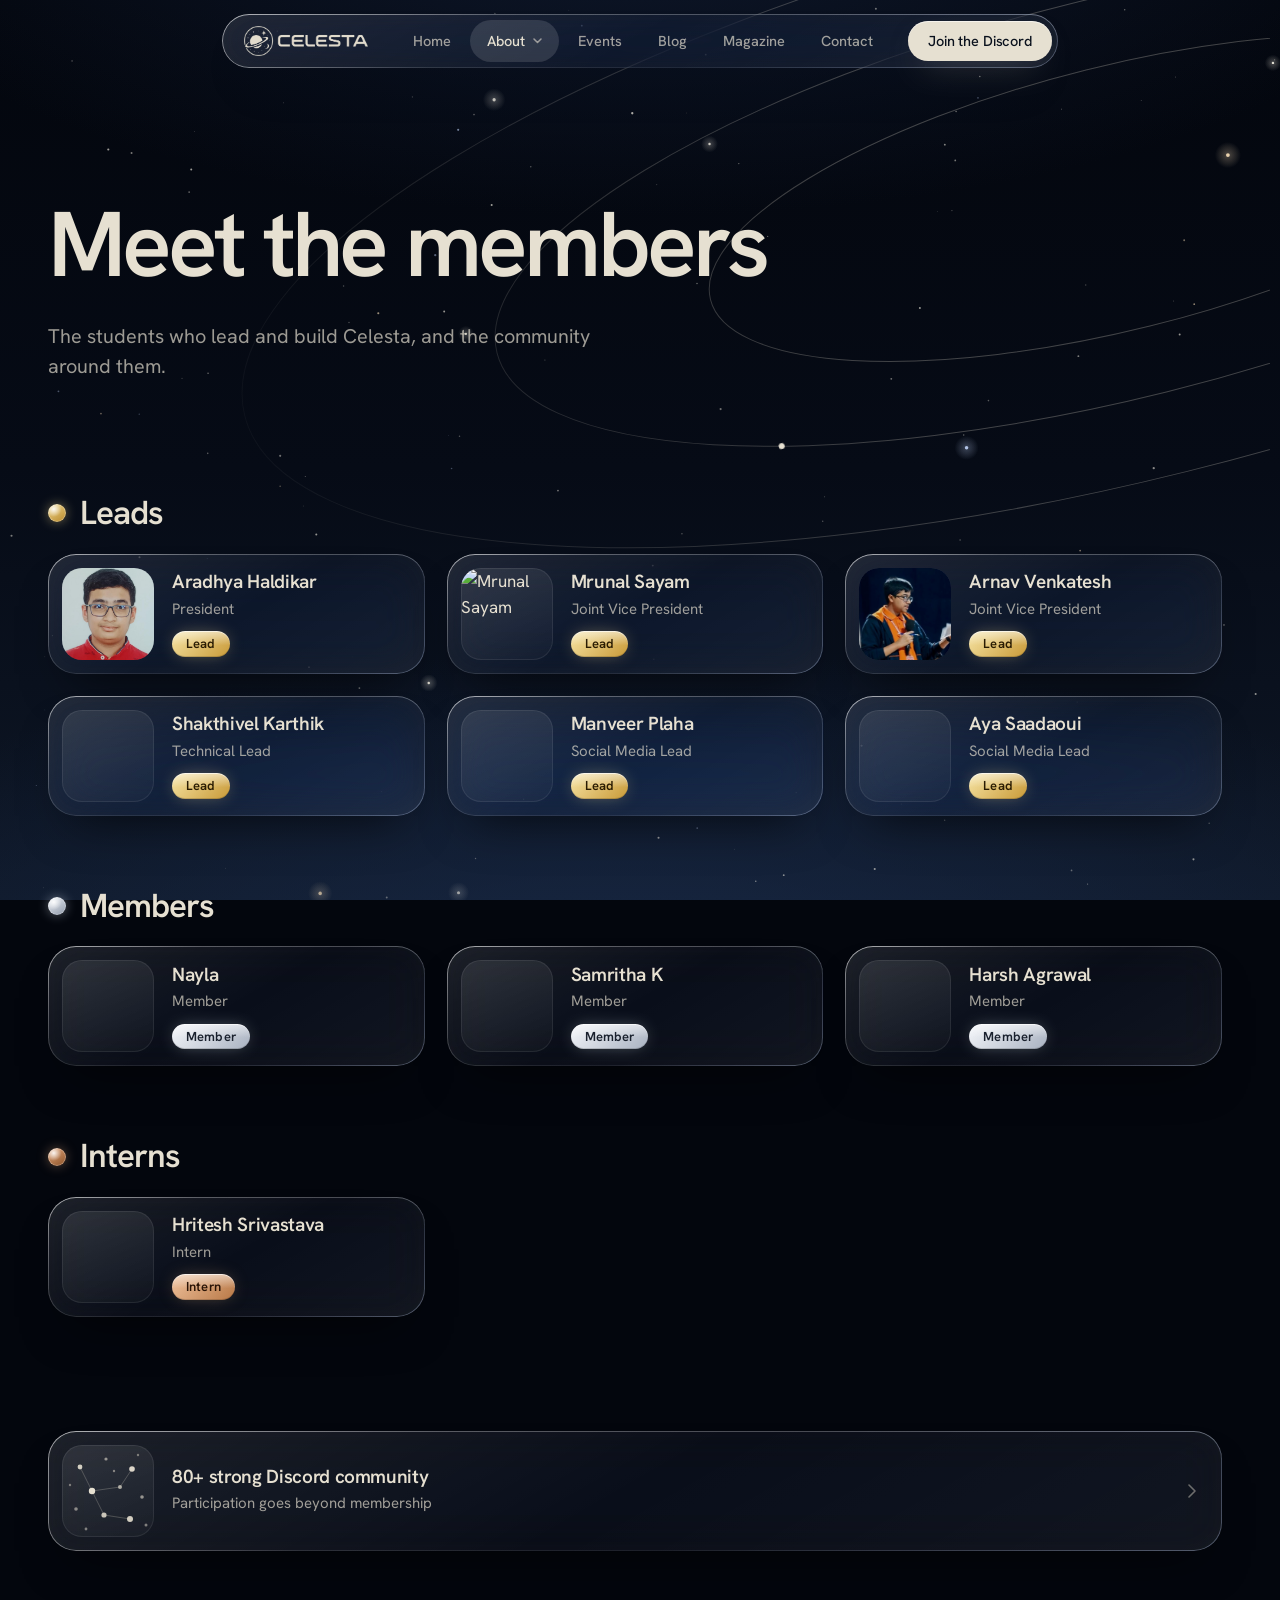
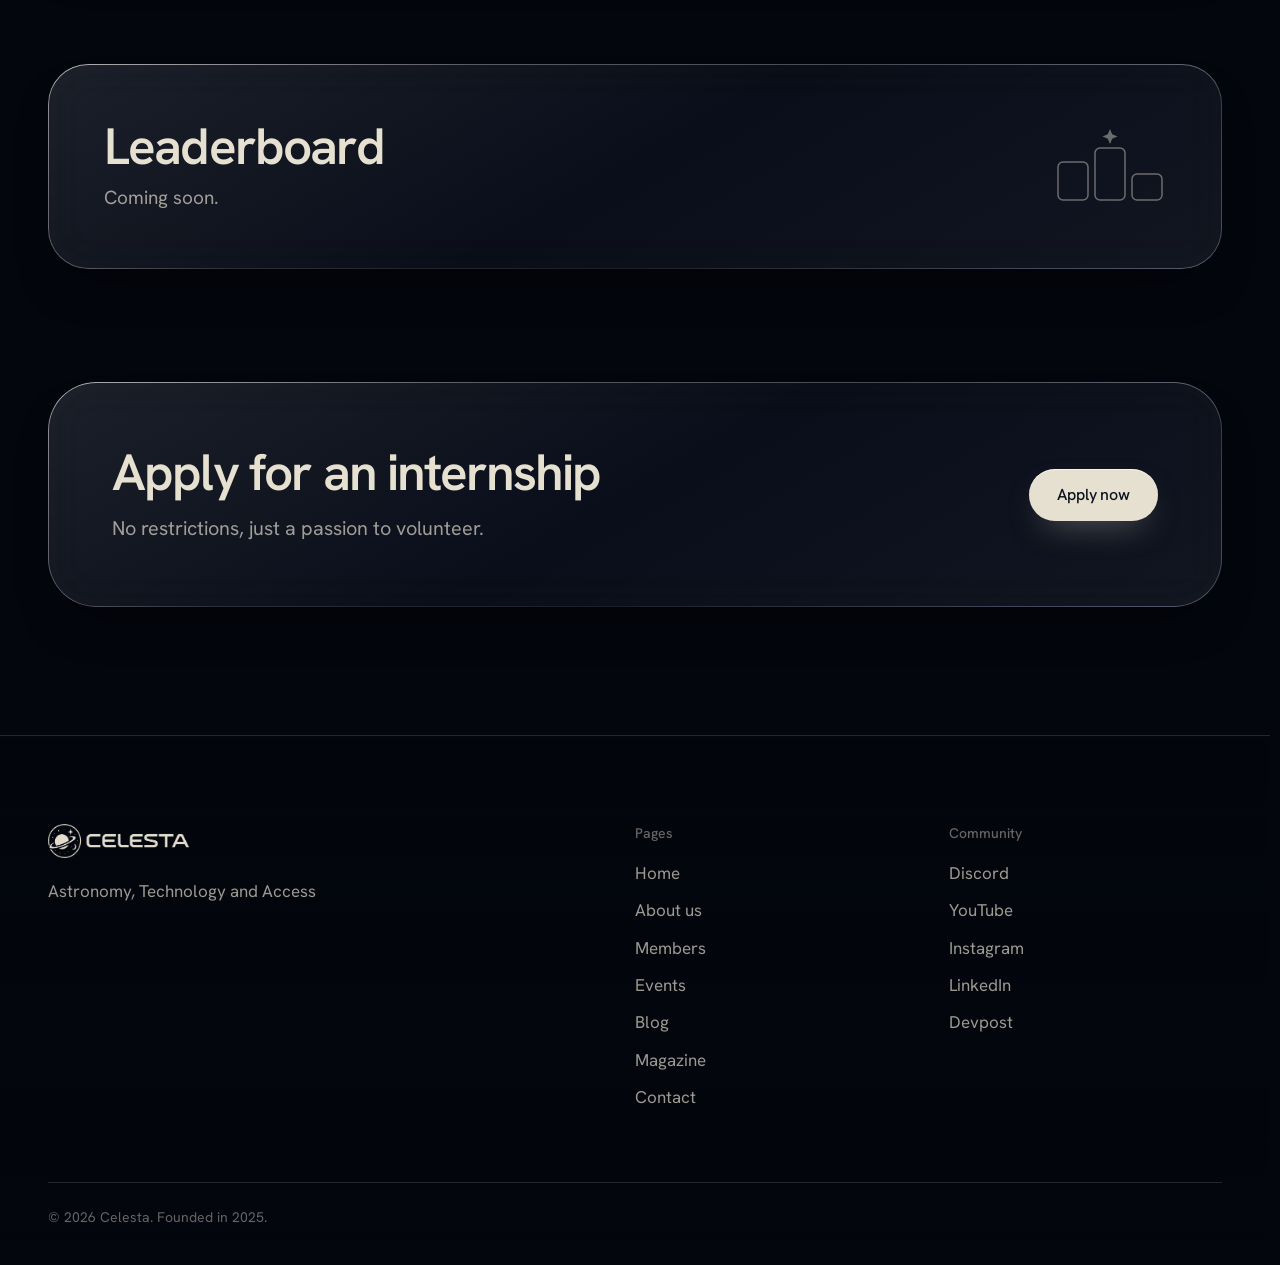
==== commit b74f654b: "Replace avatar placeholders with member images Updated member avatars to display images instead of p" ====
--- a/members.html
+++ b/members.html
@@ -73,7 +73,7 @@
           <h2 class="tier tier--gold"><i class="medal"></i>Leads</h2>
           <div class="card-grid card-grid--3">
           <article class="member glass spot" data-modal="member" data-cursor-area>
-            <div class="avatar" data-modal-media aria-hidden="true"><!-- Square photo goes here --></div>
+            <div class="avatar" data-modal-media><img src="assets/img/members/aradhya.jpeg" alt="Aradhya Haldikar"></div>
             <div class="m-text">
               <h3 class="m-name"><button class="card-open" type="button" data-modal-title>Aradhya Haldikar</button></h3>
               <p class="m-title" data-modal-kind>President</p>
@@ -84,7 +84,7 @@
             </div>
           </article>
           <article class="member glass spot" data-modal="member" data-cursor-area>
-            <div class="avatar" data-modal-media aria-hidden="true"><!-- Square photo goes here --></div>
+            <div class="avatar" data-modal-media><img src="assets/img/members/def2.jpeg" alt="Mrunal Sayam"></div>
             <div class="m-text">
               <h3 class="m-name"><button class="card-open" type="button" data-modal-title>Mrunal Sayam</button></h3>
               <p class="m-title" data-modal-kind>Joint Vice President</p>
@@ -95,7 +95,7 @@
             </div>
           </article>
           <article class="member glass spot" data-modal="member" data-cursor-area>
-            <div class="avatar" data-modal-media aria-hidden="true"><!-- Square photo goes here --></div>
+            <div class="avatar" data-modal-media><img src="assets/img/members/arnav.jpeg" alt="Arnav Venkatesh"></div>
             <div class="m-text">
               <h3 class="m-name"><button class="card-open" type="button" data-modal-title>Arnav Venkatesh</button></h3>
               <p class="m-title" data-modal-kind>Joint Vice President</p>
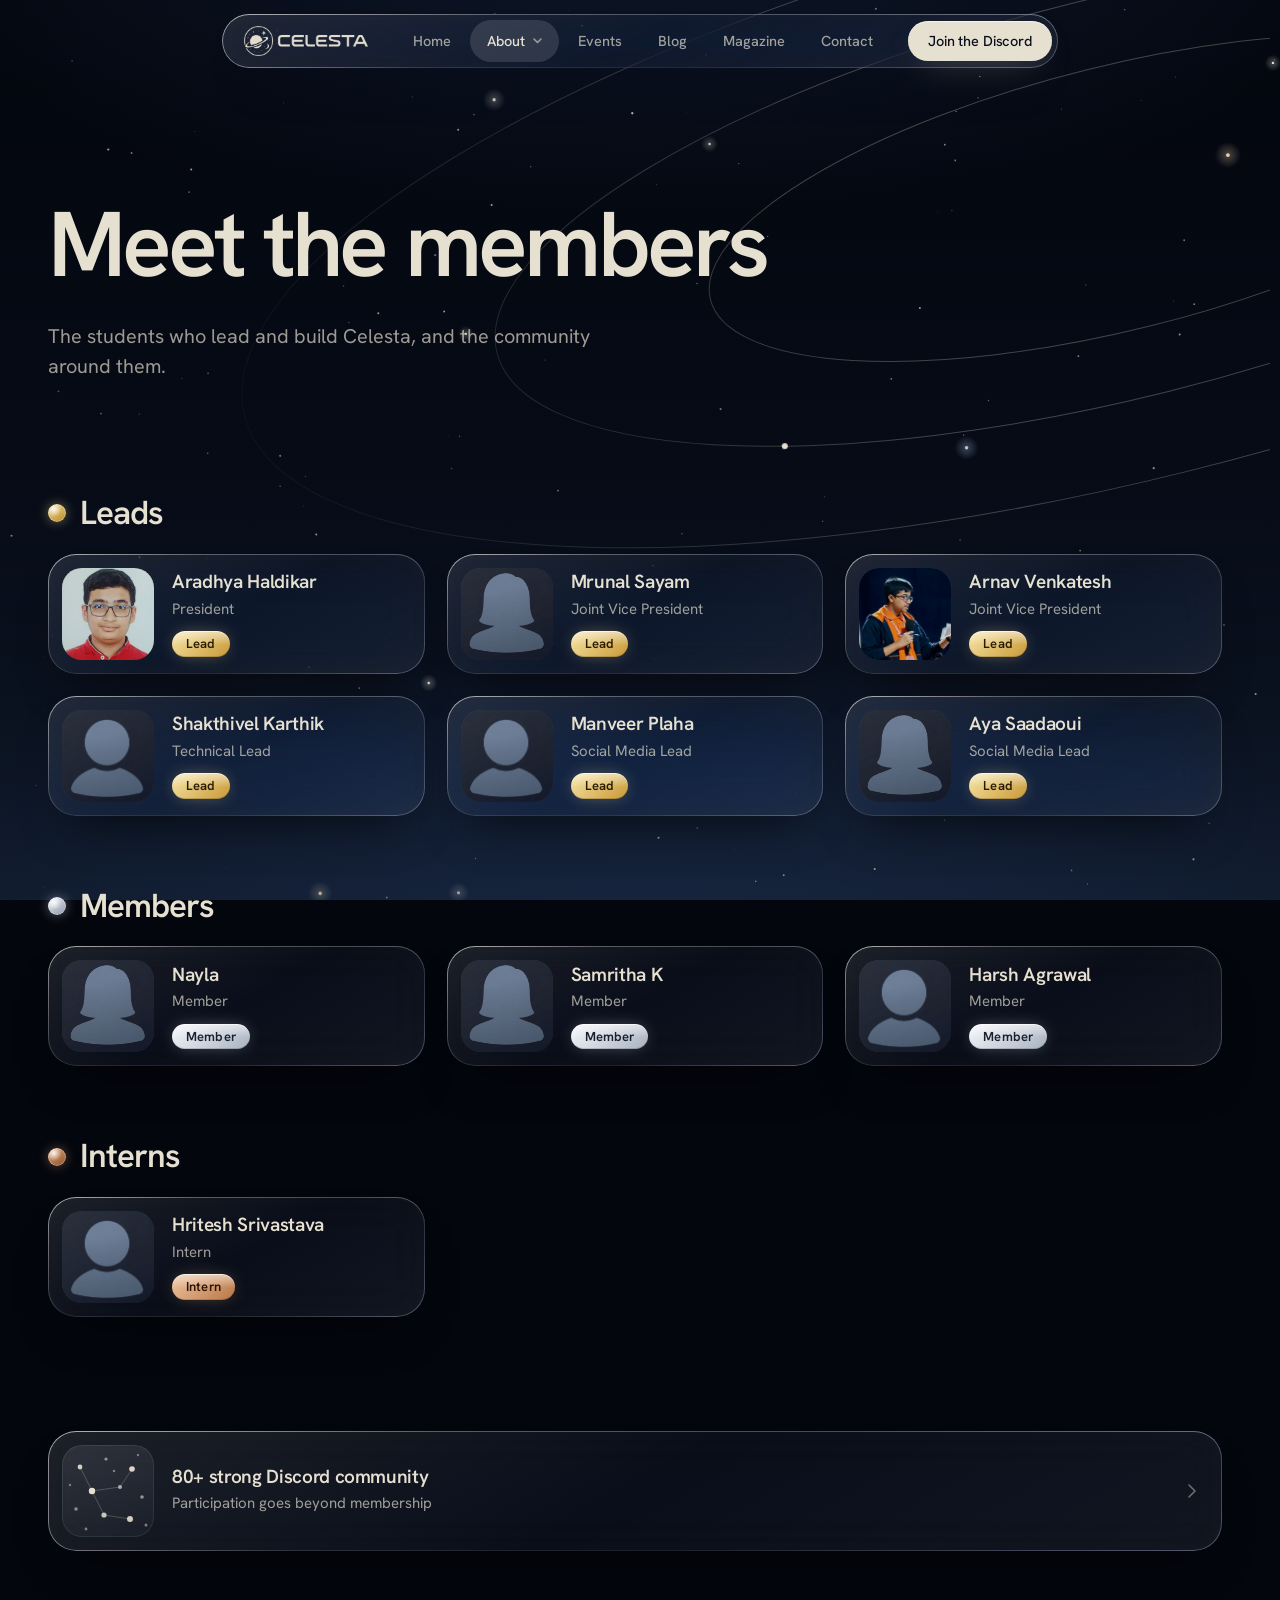
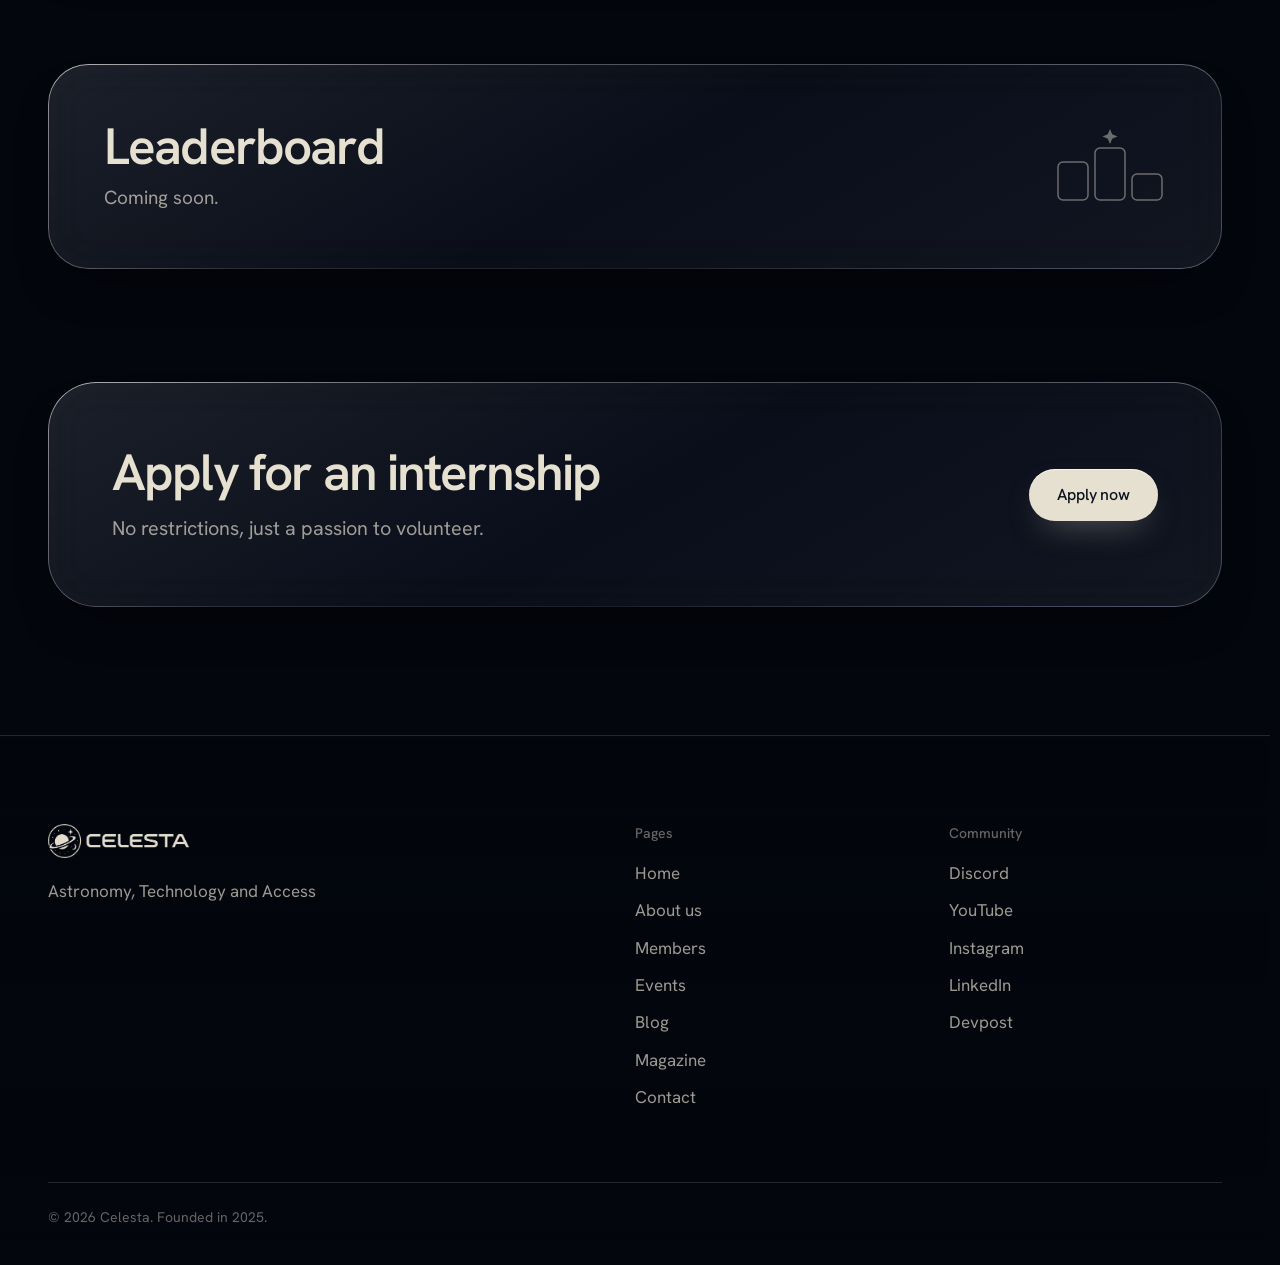
==== commit 88c39b8d: "Update member images from .jpeg to .png format" ====
--- a/members.html
+++ b/members.html
@@ -84,7 +84,7 @@
             </div>
           </article>
           <article class="member glass spot" data-modal="member" data-cursor-area>
-            <div class="avatar" data-modal-media><img src="assets/img/members/def2.jpeg" alt="Mrunal Sayam"></div>
+            <div class="avatar" data-modal-media><img src="assets/img/members/def2.png" alt="Mrunal Sayam"></div>
             <div class="m-text">
               <h3 class="m-name"><button class="card-open" type="button" data-modal-title>Mrunal Sayam</button></h3>
               <p class="m-title" data-modal-kind>Joint Vice President</p>
@@ -106,7 +106,7 @@
             </div>
           </article>
           <article class="member glass spot" data-modal="member" data-cursor-area>
-            <div class="avatar" data-modal-media aria-hidden="true"><!-- Square photo goes here --></div>
+            <div class="avatar" data-modal-media><img src="assets/img/members/def1.png" alt="Shakthivel Karthik"></div>
             <div class="m-text">
               <h3 class="m-name"><button class="card-open" type="button" data-modal-title>Shakthivel Karthik</button></h3>
               <p class="m-title" data-modal-kind>Technical Lead</p>
@@ -117,7 +117,7 @@
             </div>
           </article>
           <article class="member glass spot" data-modal="member" data-cursor-area>
-            <div class="avatar" data-modal-media aria-hidden="true"><!-- Square photo goes here --></div>
+            <div class="avatar" data-modal-media><img src="assets/img/members/def1.png" alt="Manveer Plaha"></div>
             <div class="m-text">
               <h3 class="m-name"><button class="card-open" type="button" data-modal-title>Manveer Plaha</button></h3>
               <p class="m-title" data-modal-kind>Social Media Lead</p>
@@ -128,7 +128,7 @@
             </div>
           </article>
           <article class="member glass spot" data-modal="member" data-cursor-area>
-            <div class="avatar" data-modal-media aria-hidden="true"><!-- Square photo goes here --></div>
+            <div class="avatar" data-modal-media><img src="assets/img/members/def2.png" alt="Aya Saadaoui"></div>
             <div class="m-text">
               <h3 class="m-name"><button class="card-open" type="button" data-modal-title>Aya Saadaoui</button></h3>
               <p class="m-title" data-modal-kind>Social Media Lead</p>
@@ -145,7 +145,7 @@
           <h2 class="tier tier--silver"><i class="medal"></i>Members</h2>
           <div class="card-grid card-grid--3">
           <article class="member glass spot" data-modal="member" data-cursor-area>
-            <div class="avatar" data-modal-media aria-hidden="true"><!-- Square photo goes here --></div>
+            <div class="avatar" data-modal-media><img src="assets/img/members/def2.png" alt="Nayla"></div>
             <div class="m-text">
               <h3 class="m-name"><button class="card-open" type="button" data-modal-title>Nayla</button></h3>
               <p class="m-title" data-modal-kind>Member</p>
@@ -156,7 +156,7 @@
             </div>
           </article>
           <article class="member glass spot" data-modal="member" data-cursor-area>
-            <div class="avatar" data-modal-media aria-hidden="true"><!-- Square photo goes here --></div>
+            <div class="avatar" data-modal-media><img src="assets/img/members/def2.png" alt="Samritha K"></div>
             <div class="m-text">
               <h3 class="m-name"><button class="card-open" type="button" data-modal-title>Samritha K</button></h3>
               <p class="m-title" data-modal-kind>Member</p>
@@ -167,7 +167,7 @@
             </div>
           </article>
           <article class="member glass spot" data-modal="member" data-cursor-area>
-            <div class="avatar" data-modal-media aria-hidden="true"><!-- Square photo goes here --></div>
+            <div class="avatar" data-modal-media><img src="assets/img/members/def1.png" alt="Harsh Agrawal"></div>
             <div class="m-text">
               <h3 class="m-name"><button class="card-open" type="button" data-modal-title>Harsh Agrawal</button></h3>
               <p class="m-title" data-modal-kind>Member</p>
@@ -184,7 +184,7 @@
           <h2 class="tier tier--bronze"><i class="medal"></i>Interns</h2>
           <div class="card-grid card-grid--3">
           <article class="member glass spot" data-modal="member" data-cursor-area>
-            <div class="avatar" data-modal-media aria-hidden="true"><!-- Square photo goes here --></div>
+            <div class="avatar" data-modal-media><img src="assets/img/members/def1.png" alt="Hritesh Srivastava"></div>
             <div class="m-text">
               <h3 class="m-name"><button class="card-open" type="button" data-modal-title>Hritesh Srivastava</button></h3>
               <p class="m-title" data-modal-kind>Intern</p>
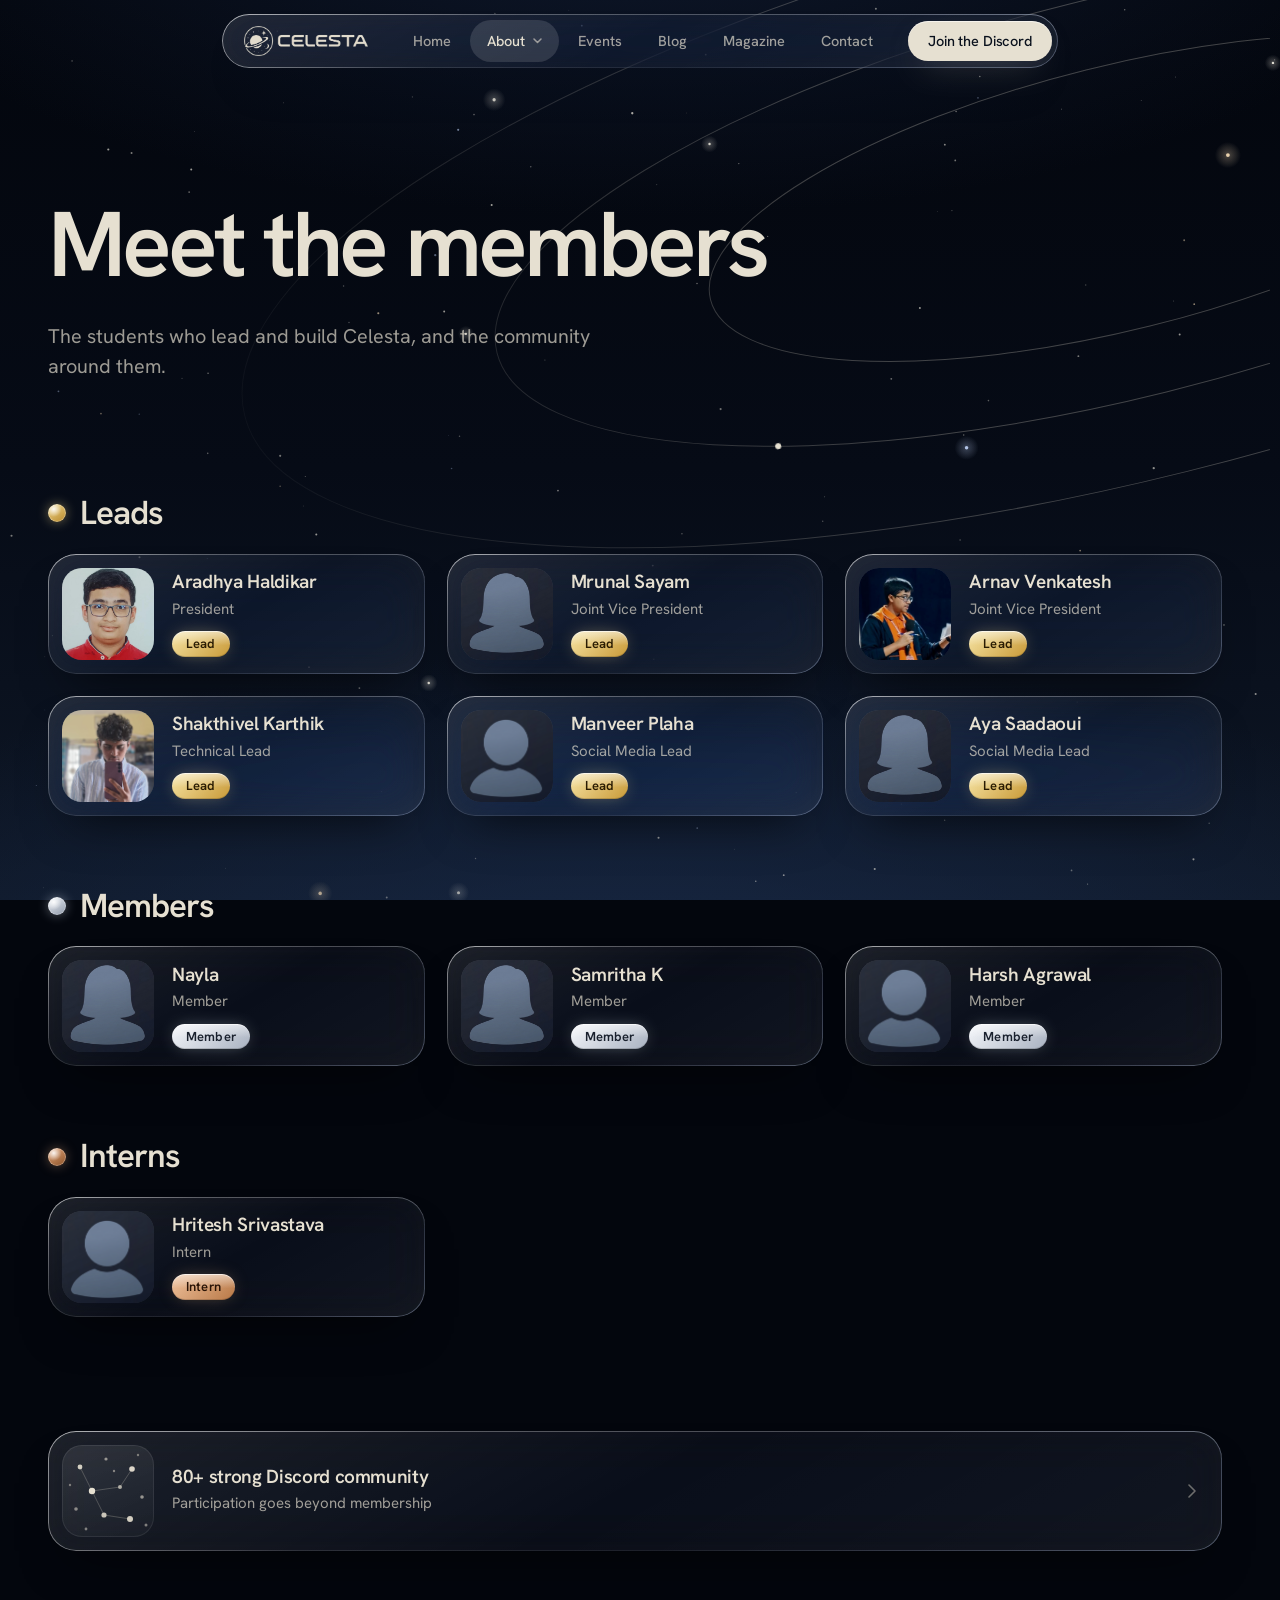
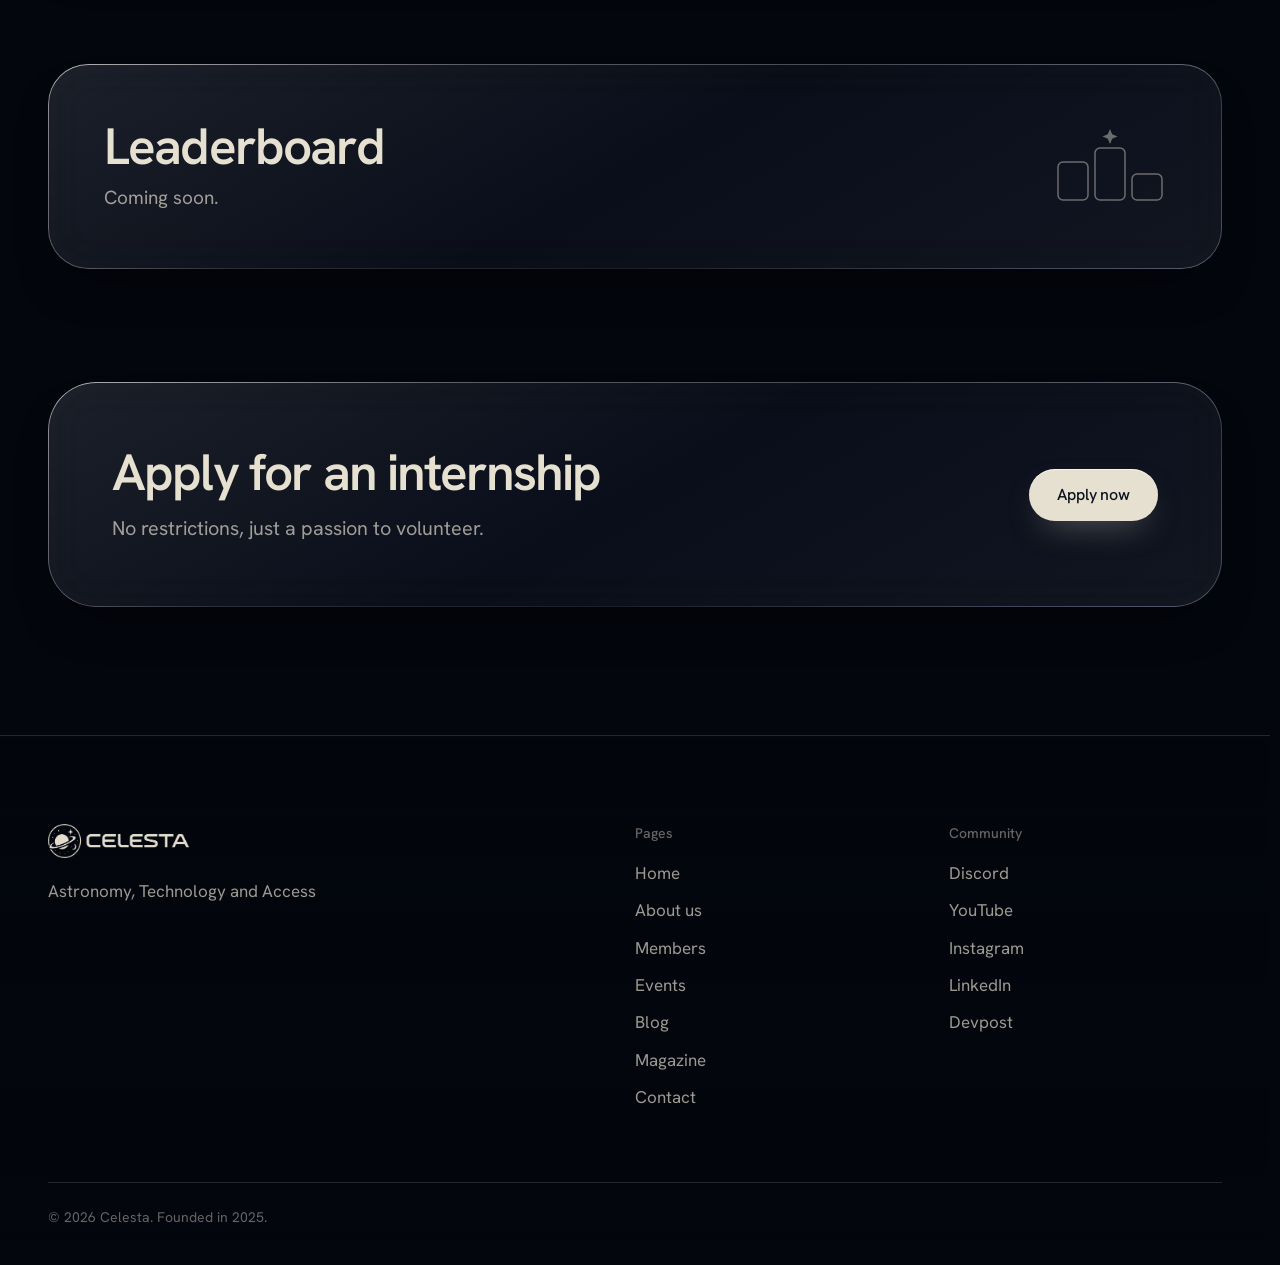
==== commit 3a2cfce9: "Update member avatar image for Shakthivel Karthik" ====
--- a/members.html
+++ b/members.html
@@ -106,7 +106,7 @@
             </div>
           </article>
           <article class="member glass spot" data-modal="member" data-cursor-area>
-            <div class="avatar" data-modal-media><img src="assets/img/members/def1.png" alt="Shakthivel Karthik"></div>
+            <div class="avatar" data-modal-media><img src="assets/img/members/shakthivel.jpeg" alt="Shakthivel Karthik"></div>
             <div class="m-text">
               <h3 class="m-name"><button class="card-open" type="button" data-modal-title>Shakthivel Karthik</button></h3>
               <p class="m-title" data-modal-kind>Technical Lead</p>
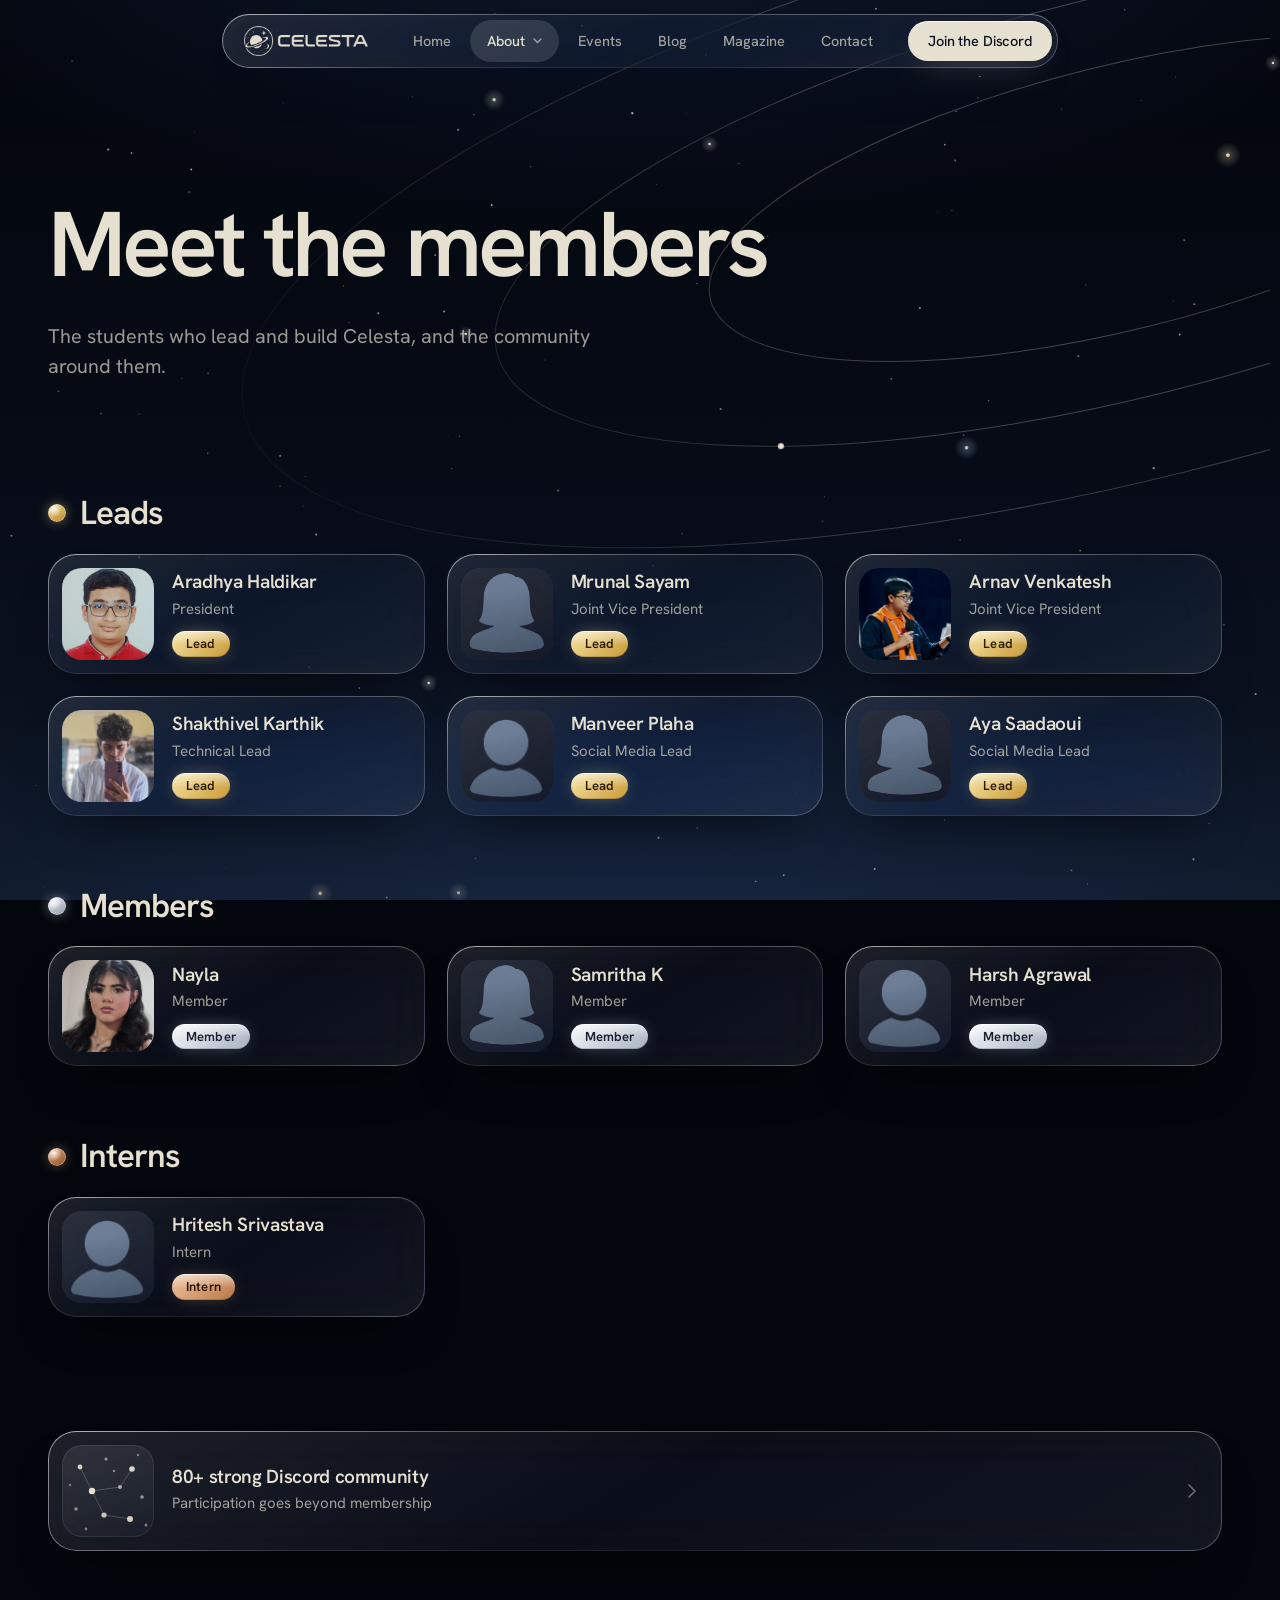
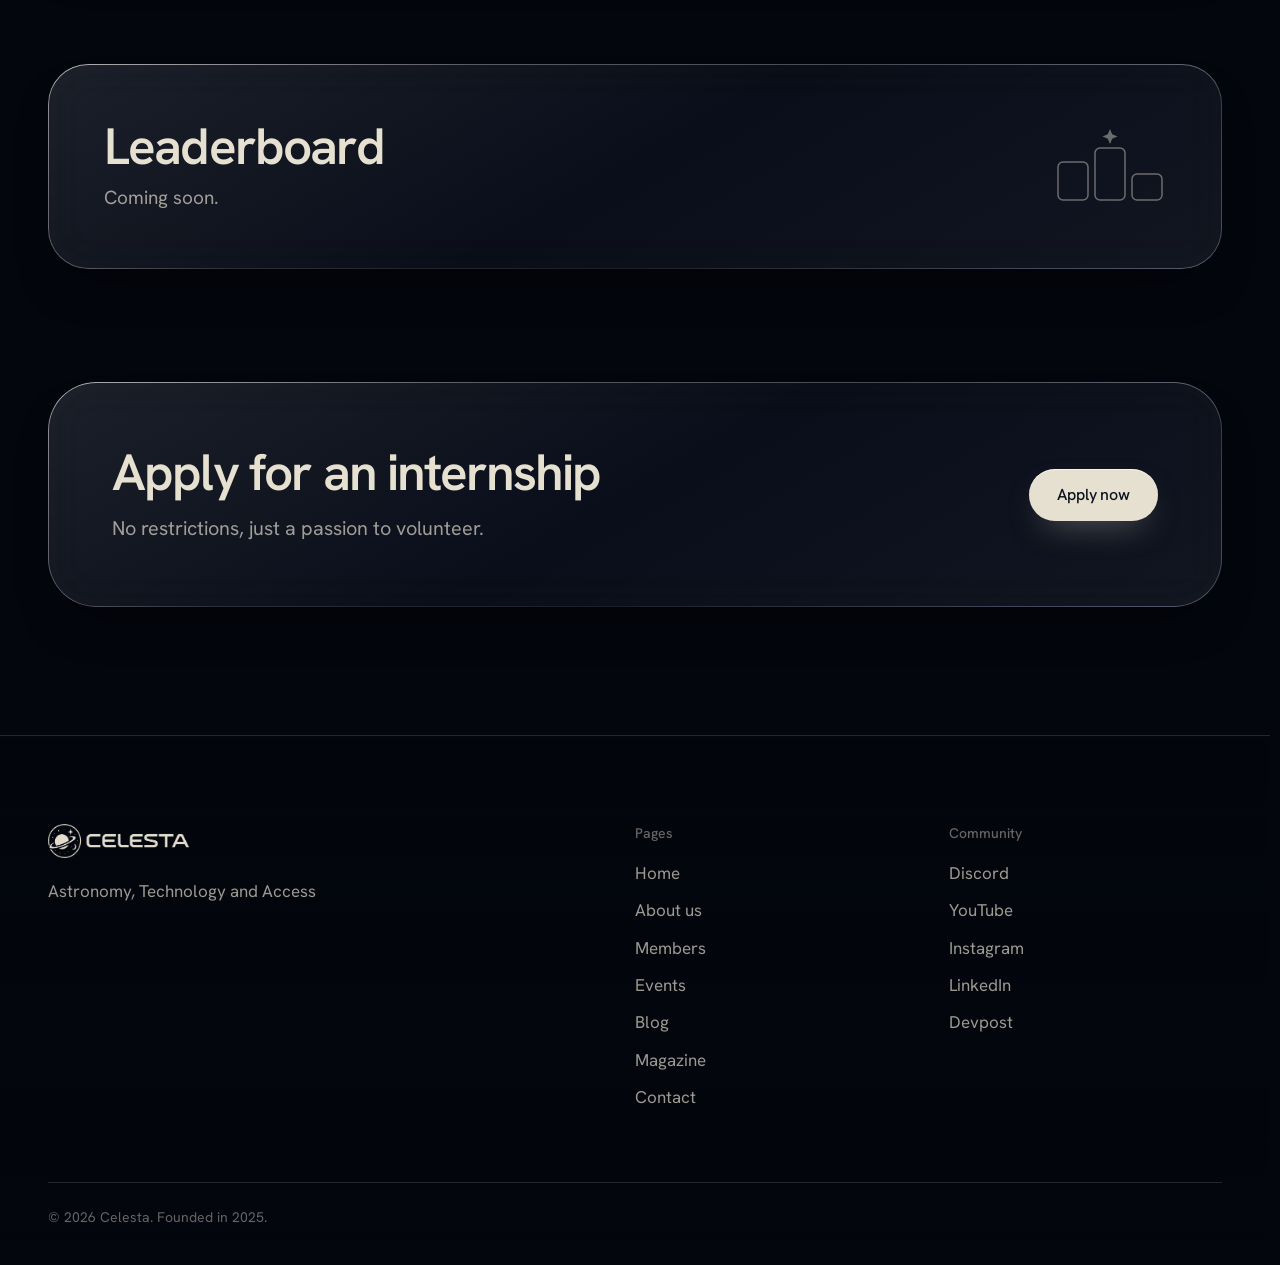
==== commit e372a851: "Update Nayla's avatar image in members.html" ====
--- a/members.html
+++ b/members.html
@@ -145,7 +145,7 @@
           <h2 class="tier tier--silver"><i class="medal"></i>Members</h2>
           <div class="card-grid card-grid--3">
           <article class="member glass spot" data-modal="member" data-cursor-area>
-            <div class="avatar" data-modal-media><img src="assets/img/members/def2.png" alt="Nayla"></div>
+            <div class="avatar" data-modal-media><img src="assets/img/members/nayla.jpeg" alt="Nayla"></div>
             <div class="m-text">
               <h3 class="m-name"><button class="card-open" type="button" data-modal-title>Nayla</button></h3>
               <p class="m-title" data-modal-kind>Member</p>
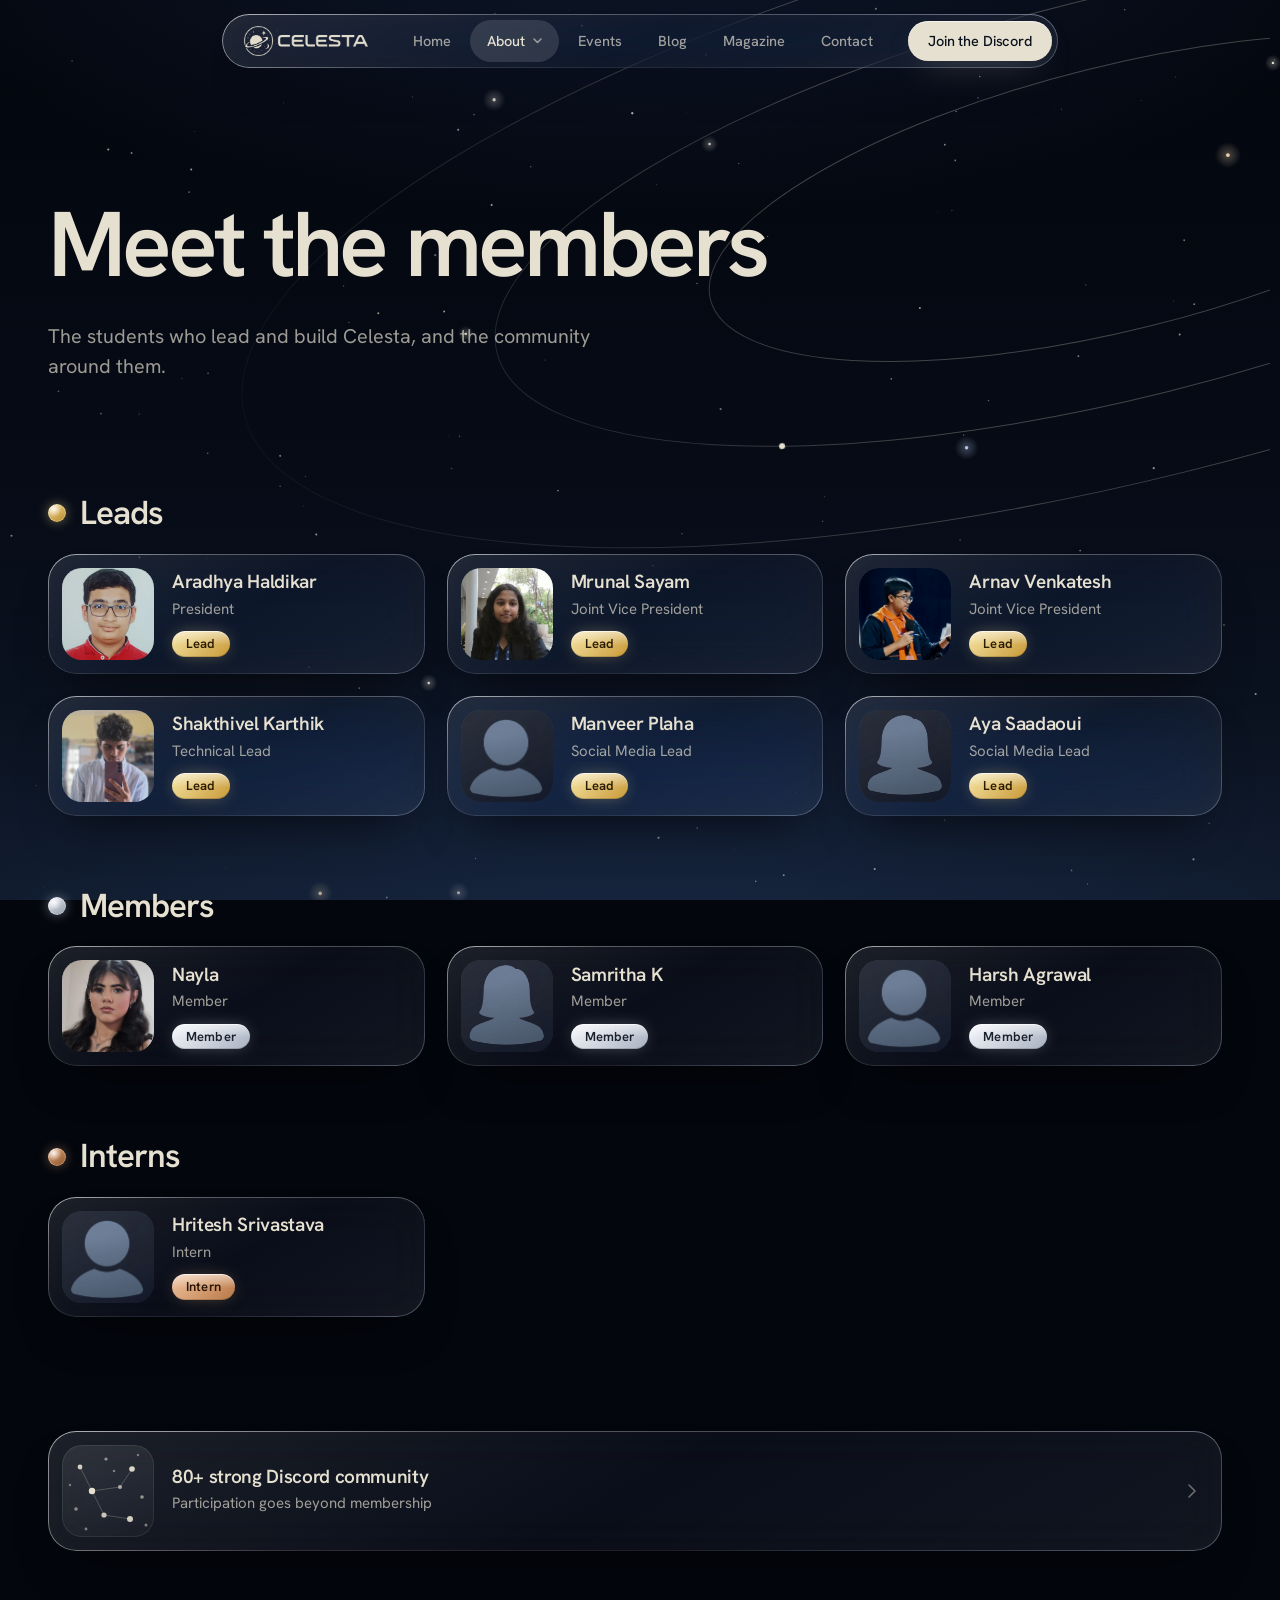
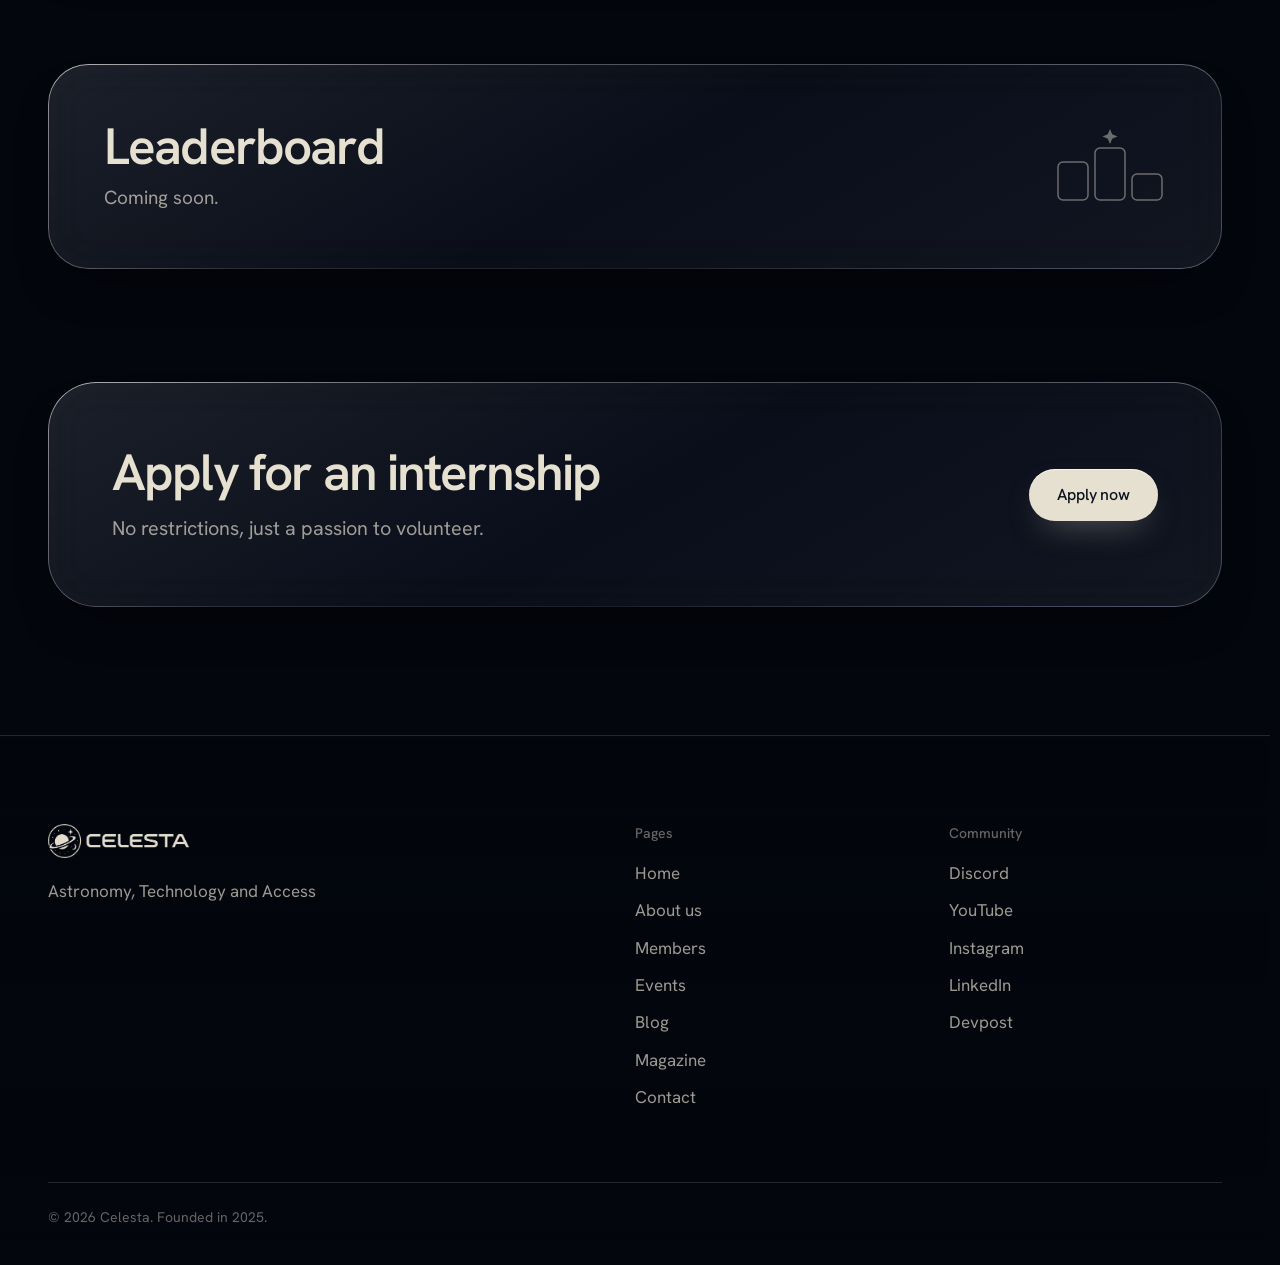
==== commit 02506a5d: "Update member avatar image for Mrunal Sayam" ====
--- a/members.html
+++ b/members.html
@@ -84,7 +84,7 @@
             </div>
           </article>
           <article class="member glass spot" data-modal="member" data-cursor-area>
-            <div class="avatar" data-modal-media><img src="assets/img/members/def2.png" alt="Mrunal Sayam"></div>
+            <div class="avatar" data-modal-media><img src="assets/img/members/mrunal.jpeg" alt="Mrunal Sayam"></div>
             <div class="m-text">
               <h3 class="m-name"><button class="card-open" type="button" data-modal-title>Mrunal Sayam</button></h3>
               <p class="m-title" data-modal-kind>Joint Vice President</p>
